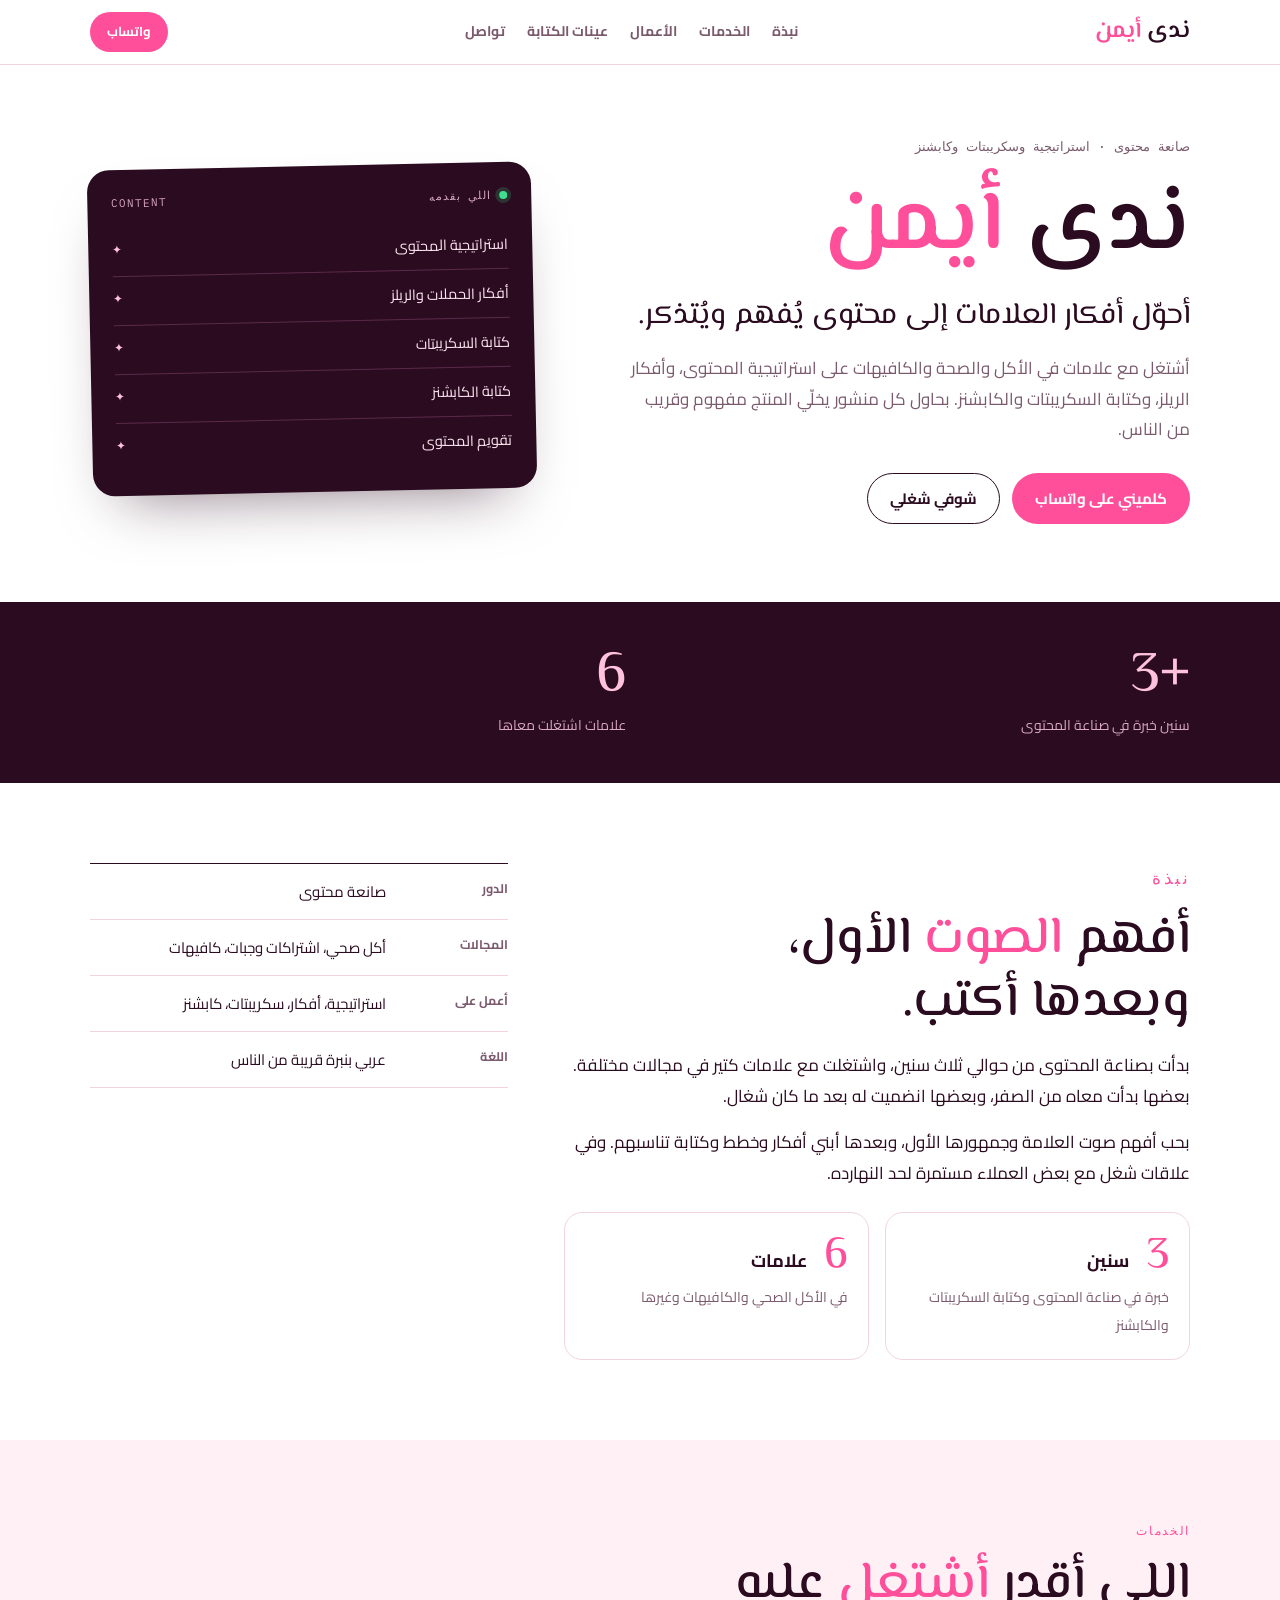
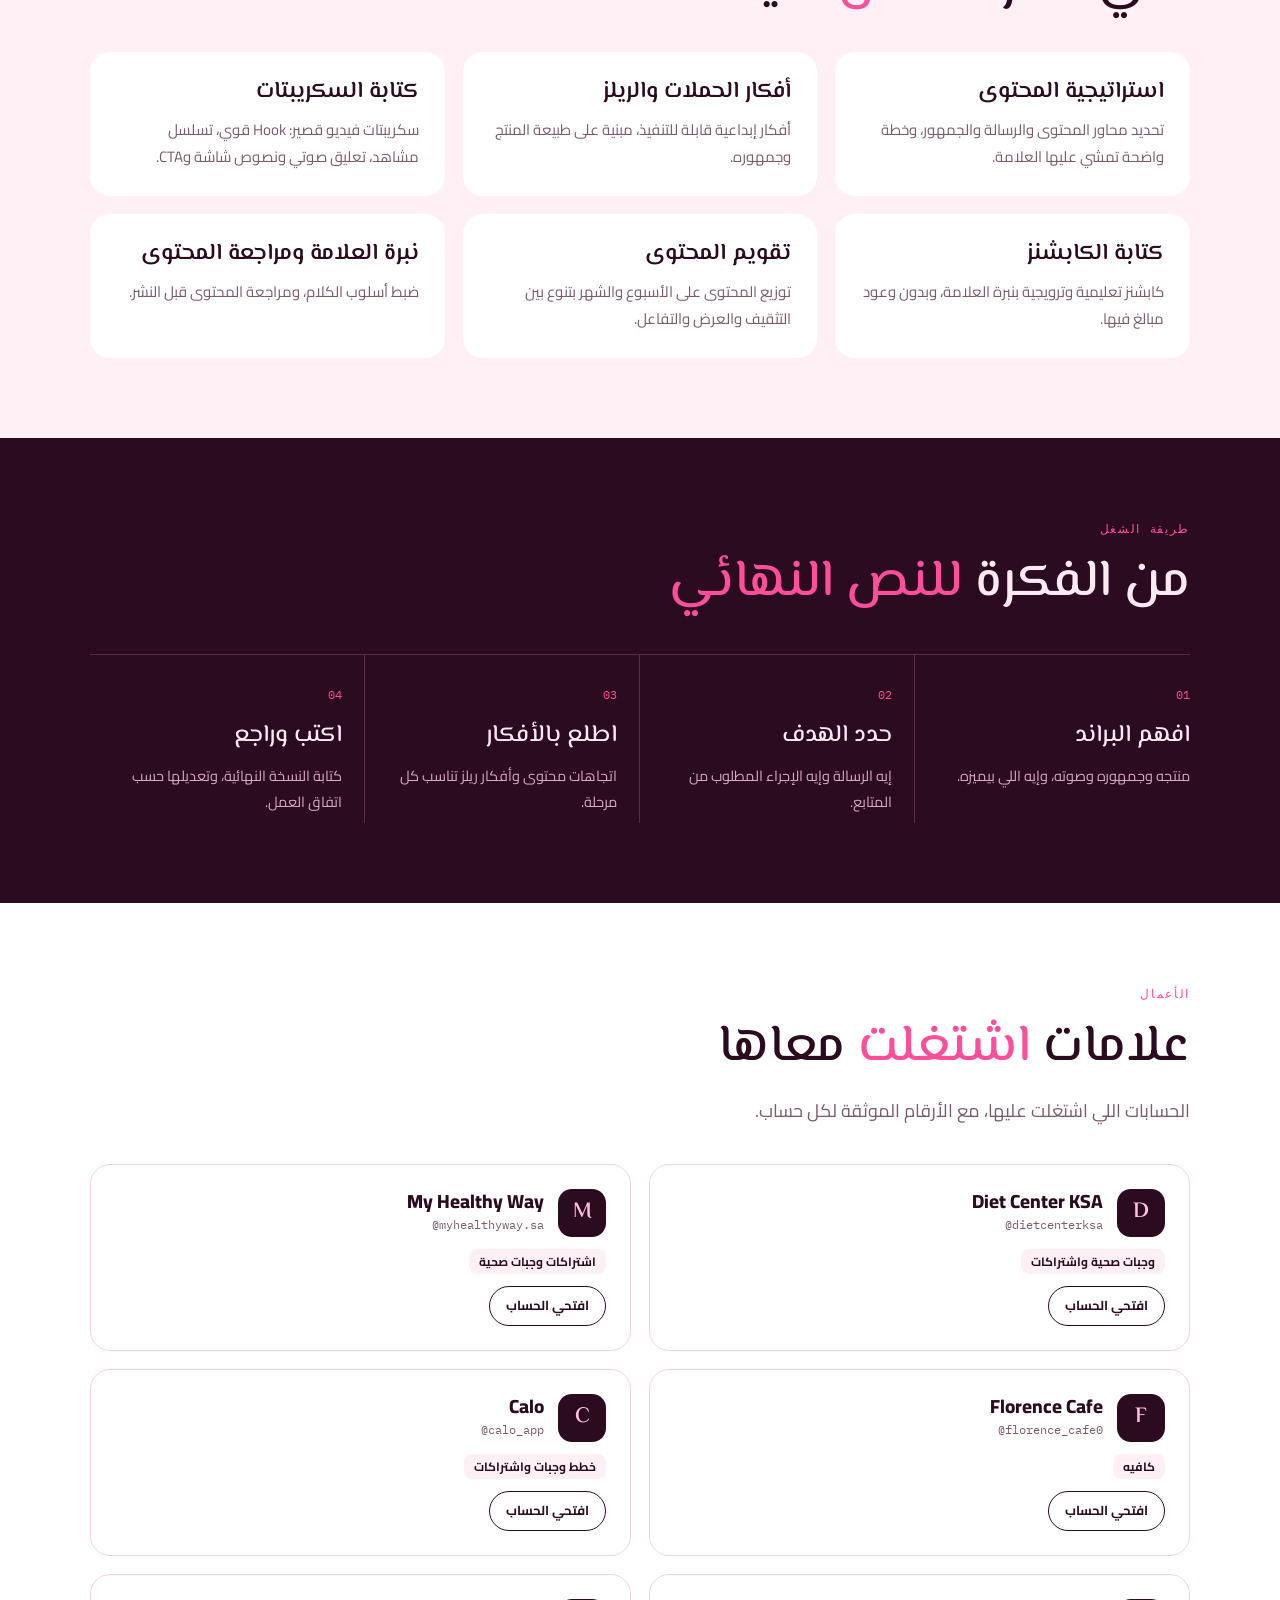
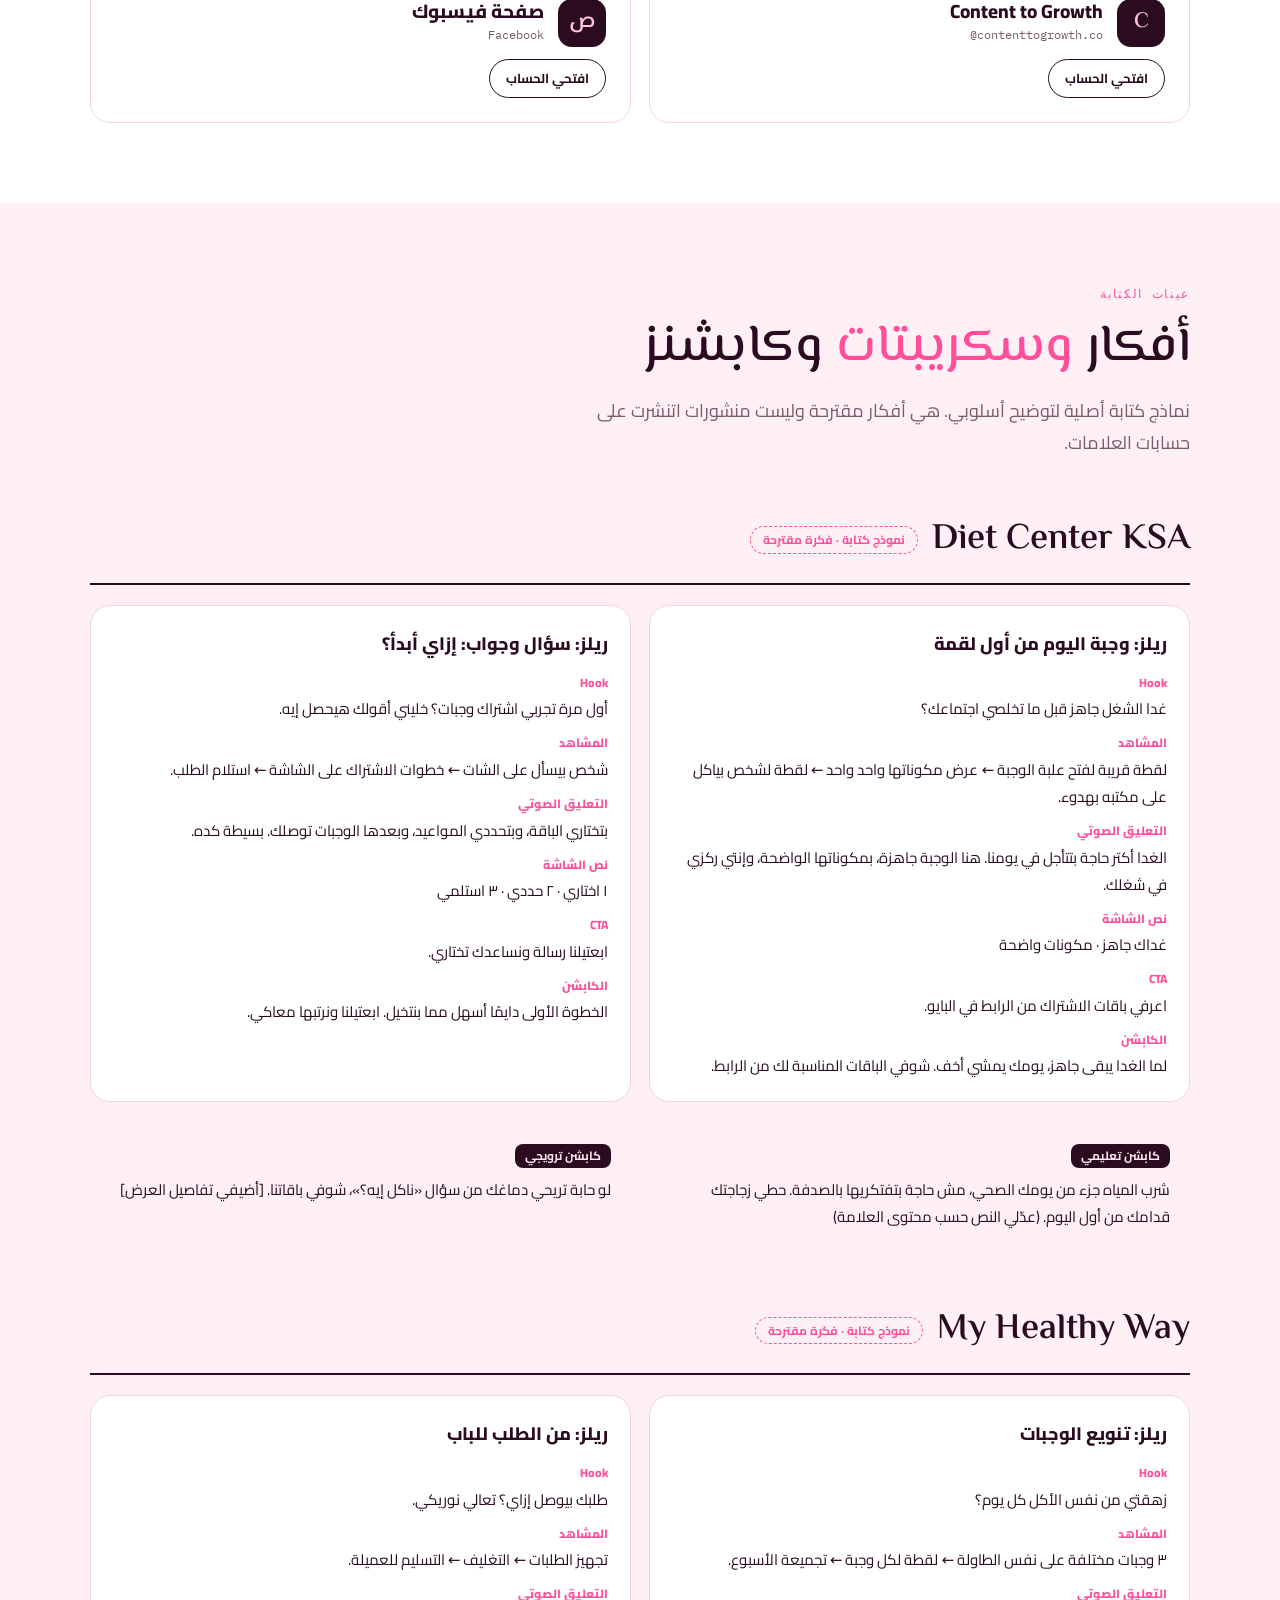
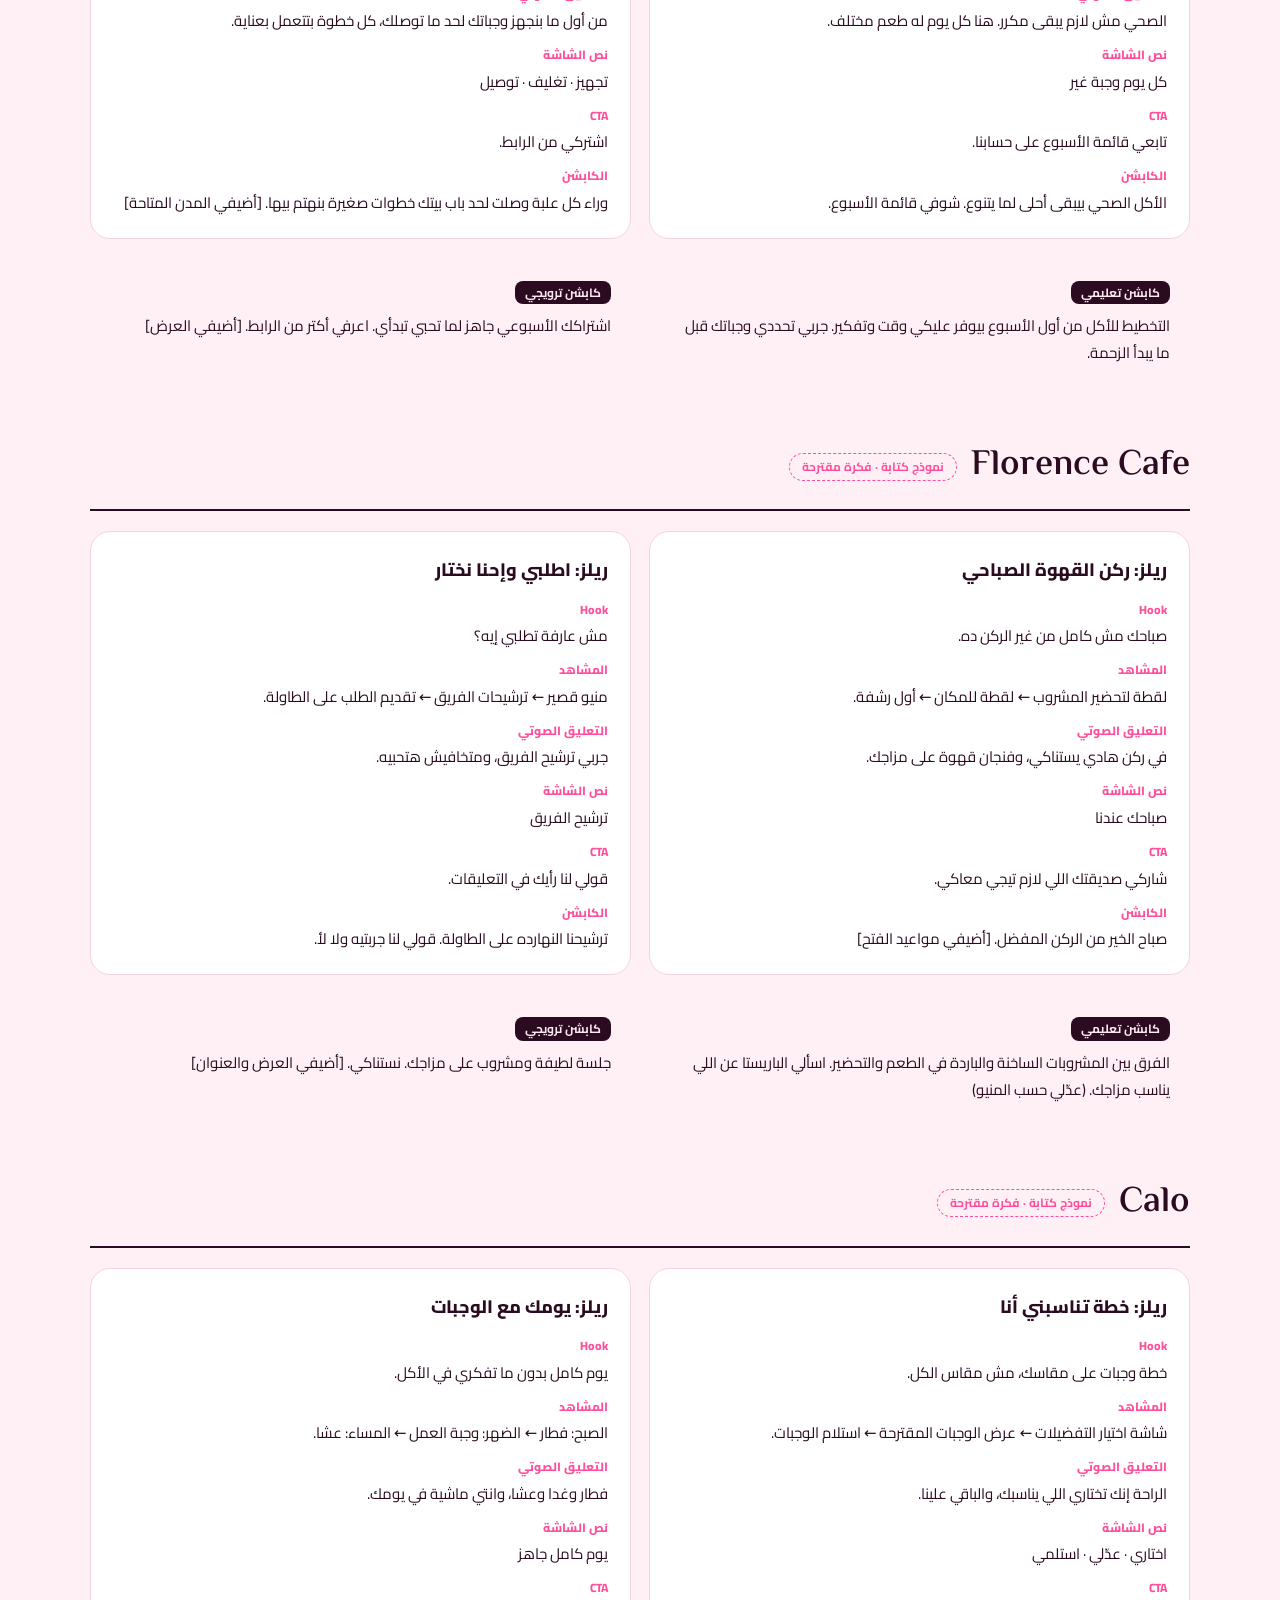
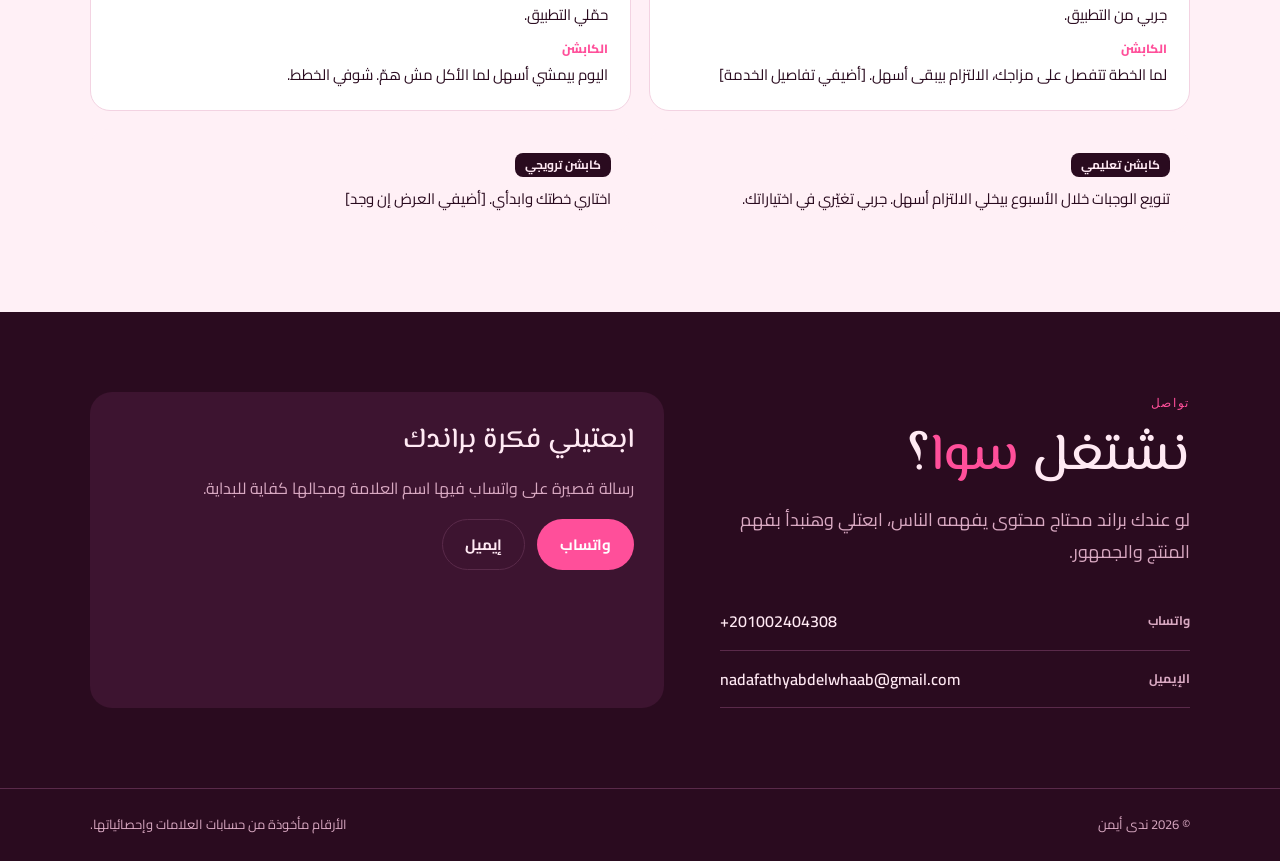
==== creator/index.html @ 16562230 "Add content creator portfolio Co-Authored-By: Claude Sonnet 5.5 <noreply@anthropic.com> Claude-Sessi" ====
<!doctype html>
<html lang="ar" dir="rtl">
<head>
<meta charset="utf-8">
<meta name="viewport" content="width=device-width, initial-scale=1, viewport-fit=cover">
<title>ندى أيمن | صانعة محتوى</title>
<meta name="description" content="ندى أيمن، صانعة محتوى: استراتيجية المحتوى وأفكار الريلز وكتابة السكريبتات والكابشنز للعلامات في الأكل والصحة والكافيهات.">
<meta name="theme-color" content="#2A0B1F">
<meta property="og:type" content="website">
<meta property="og:locale" content="ar_AR">
<meta property="og:title" content="ندى أيمن | صانعة محتوى">
<meta property="og:description" content="أحوّل أفكار العلامات إلى محتوى يُفهم ويُتذكر.">
<link rel="icon" href="data:image/svg+xml,%3Csvg xmlns='http://www.w3.org/2000/svg' viewBox='0 0 64 64'%3E%3Crect width='64' height='64' rx='14' fill='%232A0B1F'/%3E%3Ctext x='32' y='43' text-anchor='middle' font-size='30' fill='%23FF4F9A' font-family='serif'%3EN%3C/text%3E%3C/svg%3E">
<link rel="preconnect" href="https://fonts.googleapis.com">
<link rel="preconnect" href="https://fonts.gstatic.com" crossorigin>
<link rel="stylesheet" href="https://fonts.googleapis.com/css2?family=Cairo:wght@400;500;600;700;800&family=El+Messiri:wght@400;500;600&family=IBM+Plex+Mono:wght@400;500;600&display=swap">
<style>
:root{
  --white:#FFFFFF;--blush:#FFF0F6;--pink:#FF4F9A;--pink-soft:#FFC2DC;
  --plum:#2A0B1F;--plum-2:#3D1430;--ink:#2A0B1F;--muted:#7A5A6C;--line:#F3D3E2;
  --line-dark:#5A2A4A;--on-dark:#FFE9F3;--on-dark-muted:#D9A9C2;
  --display:"El Messiri","Cairo",Georgia,serif;
  --body:"Cairo","Segoe UI",system-ui,sans-serif;
  --mono:"IBM Plex Mono",ui-monospace,Menlo,monospace;
  color-scheme:light;
}
*{box-sizing:border-box}
html{scroll-behavior:smooth}
@media (prefers-reduced-motion:reduce){html{scroll-behavior:auto}*{transition:none!important;animation:none!important}}
body{margin:0;background:var(--white);color:var(--ink);font-family:var(--body);font-size:16px;line-height:1.8}
img{max-width:100%}
a{color:inherit}
[hidden]{display:none!important}
.skip{position:absolute;top:-60px;inset-inline-start:12px;background:var(--pink);color:#fff;padding:8px 14px;border-radius:8px;z-index:100}
.skip:focus{top:8px}
.wrap{max-width:1140px;margin:0 auto;padding-inline:max(20px,env(safe-area-inset-left,0px))}
section{padding-block:80px}
.band-blush{background:var(--blush)}
.band-dark{background:var(--plum);color:var(--on-dark)}
.eyebrow{font-family:var(--mono);font-size:12px;letter-spacing:.14em;text-transform:uppercase;color:var(--pink);font-weight:500;margin:0 0 12px}
h1,h2,h3{text-wrap:balance}
h2{font-family:var(--display);font-weight:500;font-size:clamp(32px,5vw,52px);line-height:1.2;margin:0 0 16px}
h2 em{color:var(--pink);font-style:normal}
.lead{font-size:18px;max-width:62ch;color:var(--muted);margin:0}
.band-dark .lead{color:var(--on-dark-muted)}

header.nav{position:sticky;top:0;z-index:50;background:rgba(255,255,255,.93);backdrop-filter:blur(10px);border-bottom:1px solid var(--line)}
.nav .wrap{display:flex;align-items:center;justify-content:space-between;gap:16px;height:64px}
.nav .name{font-family:var(--display);font-size:24px;text-decoration:none;white-space:nowrap;font-weight:600}
.nav .name span{color:var(--pink)}
.nav nav{display:flex;gap:22px;font-size:14px;font-weight:700}
.nav nav a{text-decoration:none;color:var(--muted)}
.nav nav a:hover{color:var(--pink)}
.btn{display:inline-flex;align-items:center;gap:8px;border-radius:999px;padding:11px 22px;font-weight:700;font-size:15px;text-decoration:none;border:1.5px solid transparent;cursor:pointer;font-family:var(--body);transition:transform .15s}
.btn:hover{transform:translateY(-1px)}
.btn:focus-visible,a:focus-visible,button:focus-visible{outline:2.5px solid var(--pink);outline-offset:3px}
.btn-pink{background:var(--pink);color:#fff}
.btn-ghost{border-color:var(--ink);color:var(--ink);background:transparent}
.btn-sm{padding:7px 16px;font-size:13px}
@media (max-width:860px){.nav nav{display:none}}

.hero{padding-block:70px 78px}
.hero-grid{display:grid;grid-template-columns:1.15fr .85fr;gap:56px;align-items:center}
.hero-grid>*{min-width:0}
.role{font-family:var(--mono);font-size:13px;color:var(--muted);margin:0 0 20px}
.hero h1{font-family:var(--display);font-weight:600;font-size:clamp(46px,8vw,92px);line-height:1.05;margin:0 0 20px}
.hero h1 em{color:var(--pink);font-style:normal}
.tagline{font-family:var(--display);font-size:clamp(22px,3vw,30px);line-height:1.4;margin:0 0 16px}
.intro{font-size:17px;color:var(--muted);max-width:56ch;margin:0 0 28px}
.cta-row{display:flex;flex-wrap:wrap;gap:12px}
.card-hero{background:var(--plum);color:var(--on-dark);border-radius:22px;padding:24px;box-shadow:0 30px 60px -30px rgba(42,11,31,.55);transform:rotate(-1.2deg)}
.card-hero .top{display:flex;justify-content:space-between;font-family:var(--mono);font-size:11px;letter-spacing:.08em;color:var(--on-dark-muted);margin-bottom:14px}
.dot{display:inline-block;width:8px;height:8px;border-radius:50%;background:#3EE08F;margin-inline-end:8px;box-shadow:0 0 0 4px rgba(62,224,143,.18)}
.card-hero ul{list-style:none;margin:0;padding:0}
.card-hero li{display:flex;justify-content:space-between;gap:10px;padding:11px 0;border-bottom:1px solid var(--line-dark);font-size:14.5px}
.card-hero li:last-child{border-bottom:0}
.card-hero li span:last-child{color:var(--pink-soft);font-family:var(--mono);font-size:12px;direction:ltr}
@media (max-width:860px){.hero-grid{grid-template-columns:1fr}.card-hero{transform:none}}

.stats{background:var(--plum);color:var(--on-dark);padding-block:44px}
.stats .wrap{display:grid;grid-template-columns:repeat(auto-fit,minmax(170px,1fr));gap:28px}
.stat b{display:block;font-family:var(--display);font-weight:500;font-size:clamp(38px,5vw,56px);line-height:1.1;color:var(--pink-soft);white-space:nowrap;direction:ltr;text-align:right}
.stat span{display:block;font-size:14px;color:var(--on-dark-muted);margin-top:6px;max-width:26ch}

.about-grid{display:grid;grid-template-columns:1.2fr .8fr;gap:56px}
.about-grid>*{min-width:0}
.about-grid p{font-size:17px;max-width:62ch;margin:0 0 16px}
.split{display:grid;grid-template-columns:1fr 1fr;gap:16px;margin-top:24px}
.split div{border:1.5px solid var(--line);border-radius:18px;padding:20px}
.split b{font-family:var(--display);font-size:44px;font-weight:500;color:var(--pink);line-height:1.1;display:block}
.split b small{font-size:18px;color:var(--ink);font-family:var(--body);font-weight:700;margin-inline-start:6px}
.split span{font-size:14px;color:var(--muted)}
.profile{list-style:none;padding:0;margin:0;border-top:1.5px solid var(--ink)}
.profile li{display:grid;grid-template-columns:110px 1fr;gap:12px;padding:14px 0;border-bottom:1px solid var(--line);font-size:15px}
.profile li>span:first-child{font-size:12.5px;font-weight:700;color:var(--muted)}
@media (max-width:860px){.about-grid{grid-template-columns:1fr}.split{grid-template-columns:1fr}}

.svc{display:grid;grid-template-columns:repeat(3,1fr);gap:18px;margin-top:36px}
.svc article{background:var(--white);border-radius:20px;padding:26px}
.svc h3{font-family:var(--display);font-weight:600;font-size:23px;line-height:1.3;margin:0 0 8px}
.svc p{margin:0;color:var(--muted);font-size:15px}
@media (max-width:860px){.svc{grid-template-columns:1fr}}

.steps{display:grid;grid-template-columns:repeat(4,1fr);margin-top:40px;border-top:1px solid var(--line-dark)}
.steps div{padding:24px 0 8px 22px;border-inline-start:1px solid var(--line-dark);padding-inline-start:22px}
.steps div:first-child{border-inline-start:0;padding-inline-start:0}
.steps i{font-family:var(--mono);font-style:normal;font-size:12px;color:var(--pink)}
.steps h3{font-family:var(--display);font-weight:500;font-size:24px;margin:6px 0;color:var(--on-dark)}
.steps p{margin:0;font-size:14.5px;color:var(--on-dark-muted)}
@media (max-width:860px){.steps{grid-template-columns:1fr 1fr}.steps div{border-inline-start:0;padding-inline-start:0;border-bottom:1px solid var(--line-dark);padding-bottom:20px}}
@media (max-width:520px){.steps{grid-template-columns:1fr}}

.clients{display:grid;grid-template-columns:repeat(2,1fr);gap:18px;margin-top:36px}
.client{border:1.5px solid var(--line);border-radius:20px;padding:24px;background:var(--white);min-width:0;display:flex;flex-direction:column;gap:12px}
.c-top{display:flex;gap:14px;align-items:center}
.mono{width:48px;height:48px;border-radius:14px;background:var(--plum);color:var(--pink-soft);display:grid;place-items:center;font-family:var(--display);font-size:22px;font-weight:600;flex:none}
.client h3{margin:0;font-size:19px;font-weight:800;line-height:1.3}
.client .h{font-family:var(--mono);font-size:12px;color:var(--muted);direction:ltr;text-align:right}
.tags{display:flex;gap:6px;flex-wrap:wrap}
.tag{font-size:12px;font-weight:700;border-radius:8px;padding:2px 10px;background:var(--blush)}
.kpis{display:grid;grid-template-columns:repeat(auto-fit,minmax(110px,1fr));gap:10px}
.kpi{background:var(--blush);border-radius:14px;padding:12px 14px}
.kpi b{display:block;font-family:var(--display);font-weight:500;font-size:26px;line-height:1.2}
.kpi span{font-size:12.5px;color:var(--muted)}
.client p{margin:0;font-size:15px;color:var(--muted)}
.client .actions{margin-top:auto;display:flex;gap:10px;flex-wrap:wrap}
@media (max-width:860px){.clients{grid-template-columns:1fr}}

.sample{margin-top:48px}
.s-head{display:flex;align-items:center;gap:14px;flex-wrap:wrap;border-bottom:2px solid var(--ink);padding-bottom:10px;margin-bottom:20px}
.s-head h3{font-family:var(--display);font-weight:600;font-size:clamp(26px,3.6vw,36px);margin:0}
.badge{font-size:12px;font-weight:700;border:1.5px dashed var(--pink);color:var(--pink);border-radius:999px;padding:2px 12px}
.reels{display:grid;grid-template-columns:repeat(2,1fr);gap:18px}
.reel{background:var(--white);border:1.5px solid var(--line);border-radius:20px;padding:22px;min-width:0}
.reel h4{margin:0 0 4px;font-size:18px;font-weight:800}
.reel dl{margin:12px 0 0}
.reel dt{font-size:12px;font-weight:800;color:var(--pink);margin-top:10px}
.reel dd{margin:2px 0 0;font-size:15px}
.caps{display:grid;grid-template-columns:repeat(2,1fr);gap:18px;margin-top:18px}
.cap{background:var(--blush);border-radius:18px;padding:20px}
.cap b{display:inline-block;font-size:12px;background:var(--plum);color:var(--on-dark);border-radius:8px;padding:1px 10px;margin-bottom:8px}
.cap p{margin:0;font-size:15px}
@media (max-width:860px){.reels,.caps{grid-template-columns:1fr}}

.contact-grid{display:grid;grid-template-columns:.9fr 1.1fr;gap:56px}
.contact-grid>*{min-width:0}
.cinfo{list-style:none;padding:0;margin:24px 0 0}
.cinfo li{padding:14px 0;border-bottom:1px solid var(--line-dark);display:flex;justify-content:space-between;gap:12px;align-items:center;flex-wrap:wrap}
.cinfo span{font-size:12.5px;font-weight:700;color:var(--on-dark-muted)}
.cinfo b{font-weight:600;word-break:break-all;direction:ltr}
.cta-box{background:var(--plum-2);border-radius:22px;padding:30px;display:grid;gap:16px;align-content:start}
.cta-box h3{font-family:var(--display);font-weight:500;font-size:28px;margin:0;line-height:1.3}
.cta-box p{margin:0;color:var(--on-dark-muted)}
@media (max-width:860px){.contact-grid{grid-template-columns:1fr}}

footer{background:var(--plum);color:var(--on-dark-muted);border-top:1px solid var(--line-dark);padding-block:24px;font-size:13px}
footer .wrap{display:flex;justify-content:space-between;gap:12px;flex-wrap:wrap}
</style>
</head>
<body>
<a class="skip" href="#main">تخطي إلى المحتوى</a>
<header class="nav">
  <div class="wrap">
    <a class="name" href="#top" id="navName"></a>
    <nav aria-label="الأقسام">
      <a href="#about">نبذة</a><a href="#services">الخدمات</a><a href="#clients">الأعمال</a><a href="#samples">عينات الكتابة</a><a href="#contact">تواصل</a>
    </nav>
    <a class="btn btn-pink btn-sm" id="navWa" target="_blank" rel="noopener">واتساب</a>
  </div>
</header>

<main id="main">
<section class="hero" id="top">
  <div class="wrap hero-grid">
    <div>
      <p class="role" id="role"></p>
      <h1 id="h1"></h1>
      <p class="tagline" id="tagline"></p>
      <p class="intro" id="intro"></p>
      <div class="cta-row">
        <a class="btn btn-pink" id="heroWa" target="_blank" rel="noopener">كلميني على واتساب</a>
        <a class="btn btn-ghost" href="#clients">شوفي شغلي</a>
      </div>
    </div>
    <div class="card-hero" aria-label="الخدمات الرئيسية">
      <div class="top"><span><i class="dot"></i>اللي بقدمه</span><span>CONTENT</span></div>
      <ul id="heroList"></ul>
    </div>
  </div>
</section>

<div class="stats" id="statsBand" hidden><div class="wrap" id="stats"></div></div>

<section id="about">
  <div class="wrap about-grid">
    <div>
      <p class="eyebrow">نبذة</p>
      <h2>أفهم <em>الصوت</em> الأول، وبعدها أكتب.</h2>
      <div id="aboutText"></div>
      <div class="split" id="split"></div>
    </div>
    <ul class="profile" id="profile"></ul>
  </div>
</section>

<section class="band-blush" id="services">
  <div class="wrap">
    <p class="eyebrow">الخدمات</p>
    <h2>اللي أقدر <em>أشتغل</em> عليه</h2>
    <div class="svc" id="svc"></div>
  </div>
</section>

<section class="band-dark" id="process">
  <div class="wrap">
    <p class="eyebrow">طريقة الشغل</p>
    <h2>من الفكرة <em>للنص النهائي</em></h2>
    <div class="steps" id="steps"></div>
  </div>
</section>

<section id="clients">
  <div class="wrap">
    <p class="eyebrow">الأعمال</p>
    <h2>علامات <em>اشتغلت</em> معاها</h2>
    <p class="lead">الحسابات اللي اشتغلت عليها، مع الأرقام الموثقة لكل حساب.</p>
    <div class="clients" id="clientList"></div>
  </div>
</section>

<section class="band-blush" id="samples">
  <div class="wrap">
    <p class="eyebrow">عينات الكتابة</p>
    <h2>أفكار <em>وسكريبتات</em> وكابشنز</h2>
    <p class="lead">نماذج كتابة أصلية لتوضيح أسلوبي. هي أفكار مقترحة وليست منشورات اتنشرت على حسابات العلامات.</p>
    <div id="sampleList"></div>
  </div>
</section>

<section class="band-dark" id="contact">
  <div class="wrap contact-grid">
    <div>
      <p class="eyebrow">تواصل</p>
      <h2>نشتغل <em>سوا</em>؟</h2>
      <p class="lead">لو عندك براند محتاج محتوى يفهمه الناس، ابعتلي وهنبدأ بفهم المنتج والجمهور.</p>
      <ul class="cinfo" id="cinfo"></ul>
    </div>
    <div class="cta-box">
      <h3>ابعتيلي فكرة براندك</h3>
      <p>رسالة قصيرة على واتساب فيها اسم العلامة ومجالها كفاية للبداية.</p>
      <div class="cta-row">
        <a class="btn btn-pink" id="ctaWa" target="_blank" rel="noopener">واتساب</a>
        <a class="btn btn-ghost" id="ctaMail" style="color:var(--on-dark);border-color:var(--line-dark)">إيميل</a>
      </div>
    </div>
  </div>
</section>
</main>

<footer><div class="wrap"><span id="copy"></span><span>الأرقام مأخوذة من حسابات العلامات وإحصائياتها.</span></div></footer>

<script src="data.js"></script>
<script>
(function(){
  var P = window.PORTFOLIO || {};
  var $ = function(id){return document.getElementById(id)};
  function el(tag, cls, text){var e=document.createElement(tag); if(cls) e.className=cls; if(text!=null) e.textContent=text; return e}
  function add(parent){for(var i=1;i<arguments.length;i++) if(arguments[i]) parent.appendChild(arguments[i]); return parent}

  document.title = P.name + " | صانعة محتوى";
  var nm = $("navName"); nm.textContent=""; add(nm, document.createTextNode(P.name.split(" ")[0]+" "), el("span",null,P.name.split(" ").slice(1).join(" ")));
  $("role").textContent = P.role;
  var h1 = $("h1"); h1.textContent=""; add(h1, document.createTextNode(P.name.split(" ")[0]+" "), el("em",null,P.name.split(" ").slice(1).join(" ")));
  $("tagline").textContent = P.tagline;
  $("intro").textContent = P.intro;

  var wa = "https://wa.me/" + P.whatsapp + "?text=" + encodeURIComponent("أهلًا ندى، شفت البورتفوليو وعايزة أتكلم معاكي عن محتوى براندي.");
  ["navWa","heroWa","ctaWa"].forEach(function(id){$(id).href=wa});
  $("ctaMail").href = "mailto:" + P.email;

  P.services.slice(0,5).forEach(function(s){
    var li = el("li"); add(li, el("span",null,s.t), el("span",null,"✦")); $("heroList").appendChild(li);
  });

  var shown = (P.stats||[]).filter(function(s){return s.value && String(s.value).trim()});
  if(shown.length){
    $("statsBand").hidden=false;
    shown.forEach(function(s){ var d=el("div","stat"); add(d, el("b",null,s.value), el("span",null,s.label)); $("stats").appendChild(d)});
  }

  P.about.forEach(function(t){$("aboutText").appendChild(el("p",null,t))});
  P.split.forEach(function(s){
    var d=el("div"); var b=el("b",null,s.value+" "); b.appendChild(el("small",null,s.unit));
    add(d,b,el("span",null,s.text)); $("split").appendChild(d);
  });
  [["الدور","صانعة محتوى"],["المجالات","أكل صحي، اشتراكات وجبات، كافيهات"],["أعمل على","استراتيجية، أفكار، سكريبتات، كابشنز"],["اللغة","عربي بنبرة قريبة من الناس"]].forEach(function(r){
    var li=el("li"); add(li, el("span",null,r[0]), el("span",null,r[1])); $("profile").appendChild(li);
  });

  P.services.forEach(function(s){var a=el("article"); add(a, el("h3",null,s.t), el("p",null,s.d)); $("svc").appendChild(a)});
  P.process.forEach(function(s,i){var d=el("div"); add(d, el("i",null,"0"+(i+1)), el("h3",null,s.t), el("p",null,s.d)); $("steps").appendChild(d)});

  var KL = {followers:"متابع", views:"مشاهدة", likes:"لايك", posts:"منشور"};
  P.clients.forEach(function(c){
    var card = el("article","client");
    var top = el("div","c-top");
    var initial = (c.name.replace(/[^A-Za-z؀-ۿ]/g,"")||"•").charAt(0).toUpperCase();
    var info = el("div"); add(info, el("h3",null,c.name), el("div","h",c.handle));
    add(top, el("div","mono",initial), info); card.appendChild(top);
    var tags = el("div","tags");
    if(c.field) tags.appendChild(el("span","tag",c.field));
    if(c.start) tags.appendChild(el("span","tag",c.start));
    if(c.ongoing) tags.appendChild(el("span","tag","التعاون مستمر"));
    if(tags.children.length) card.appendChild(tags);
    if(c.role) card.appendChild(el("p",null,"دوري: "+c.role));
    var k = el("div","kpis");
    Object.keys(KL).forEach(function(key){
      var v=c.metrics&&c.metrics[key]; if(v&&String(v).trim()){var d=el("div","kpi"); add(d, el("b",null,v), el("span",null,KL[key])); k.appendChild(d)}
    });
    if(k.children.length) card.appendChild(k);
    if(c.result) card.appendChild(el("p",null,c.result));
    var act = el("div","actions"); var a = el("a","btn btn-ghost btn-sm","افتحي الحساب"); a.href=c.url; a.target="_blank"; a.rel="noopener"; act.appendChild(a);
    card.appendChild(act);
    $("clientList").appendChild(card);
  });

  P.samples.forEach(function(s){
    var c = P.clients.filter(function(x){return x.id===s.client})[0]; if(!c) return;
    var box = el("div","sample");
    var head = el("div","s-head"); add(head, el("h3",null,c.name), el("span","badge","نموذج كتابة · فكرة مقترحة")); box.appendChild(head);
    var reels = el("div","reels");
    s.reels.forEach(function(r){
      var d = el("div","reel"); d.appendChild(el("h4",null,"ريلز: "+r.title));
      var dl = el("dl");
      [["Hook",r.hook],["المشاهد",r.scenes],["التعليق الصوتي",r.voice],["نص الشاشة",r.screen],["CTA",r.cta],["الكابشن",r.caption]].forEach(function(p){ add(dl, el("dt",null,p[0]), el("dd",null,p[1])) });
      d.appendChild(dl); reels.appendChild(d);
    });
    box.appendChild(reels);
    var caps = el("div","caps");
    s.captions.forEach(function(x){var d=el("div","cap"); add(d, el("b",null,"كابشن "+x.kind), el("p",null,x.text)); caps.appendChild(d)});
    box.appendChild(caps);
    $("sampleList").appendChild(box);
  });

  [["واتساب","+"+P.whatsapp],["الإيميل",P.email]].forEach(function(r){
    var li=el("li"); add(li, el("span",null,r[0]), el("b",null,r[1])); $("cinfo").appendChild(li);
  });
  $("copy").textContent = "© " + P.year + " " + P.name;
})();
</script>
</body>
</html>
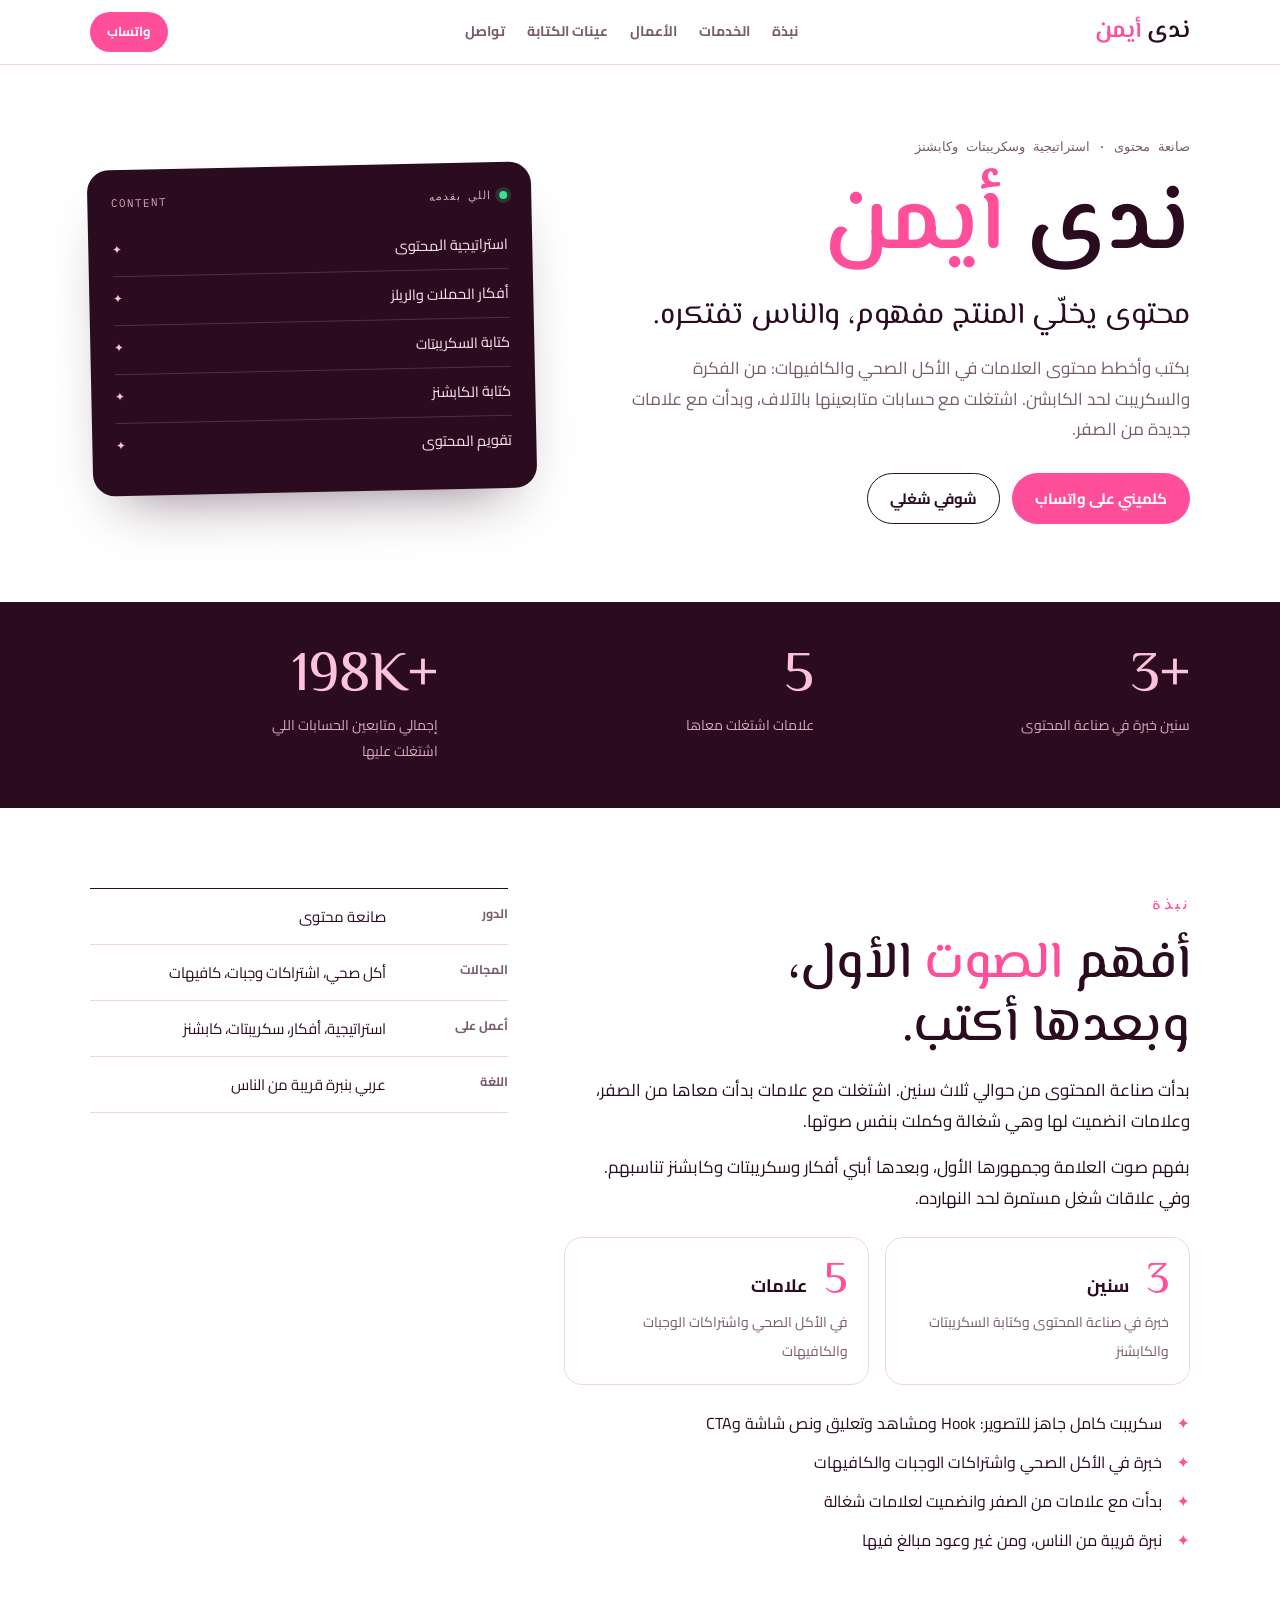
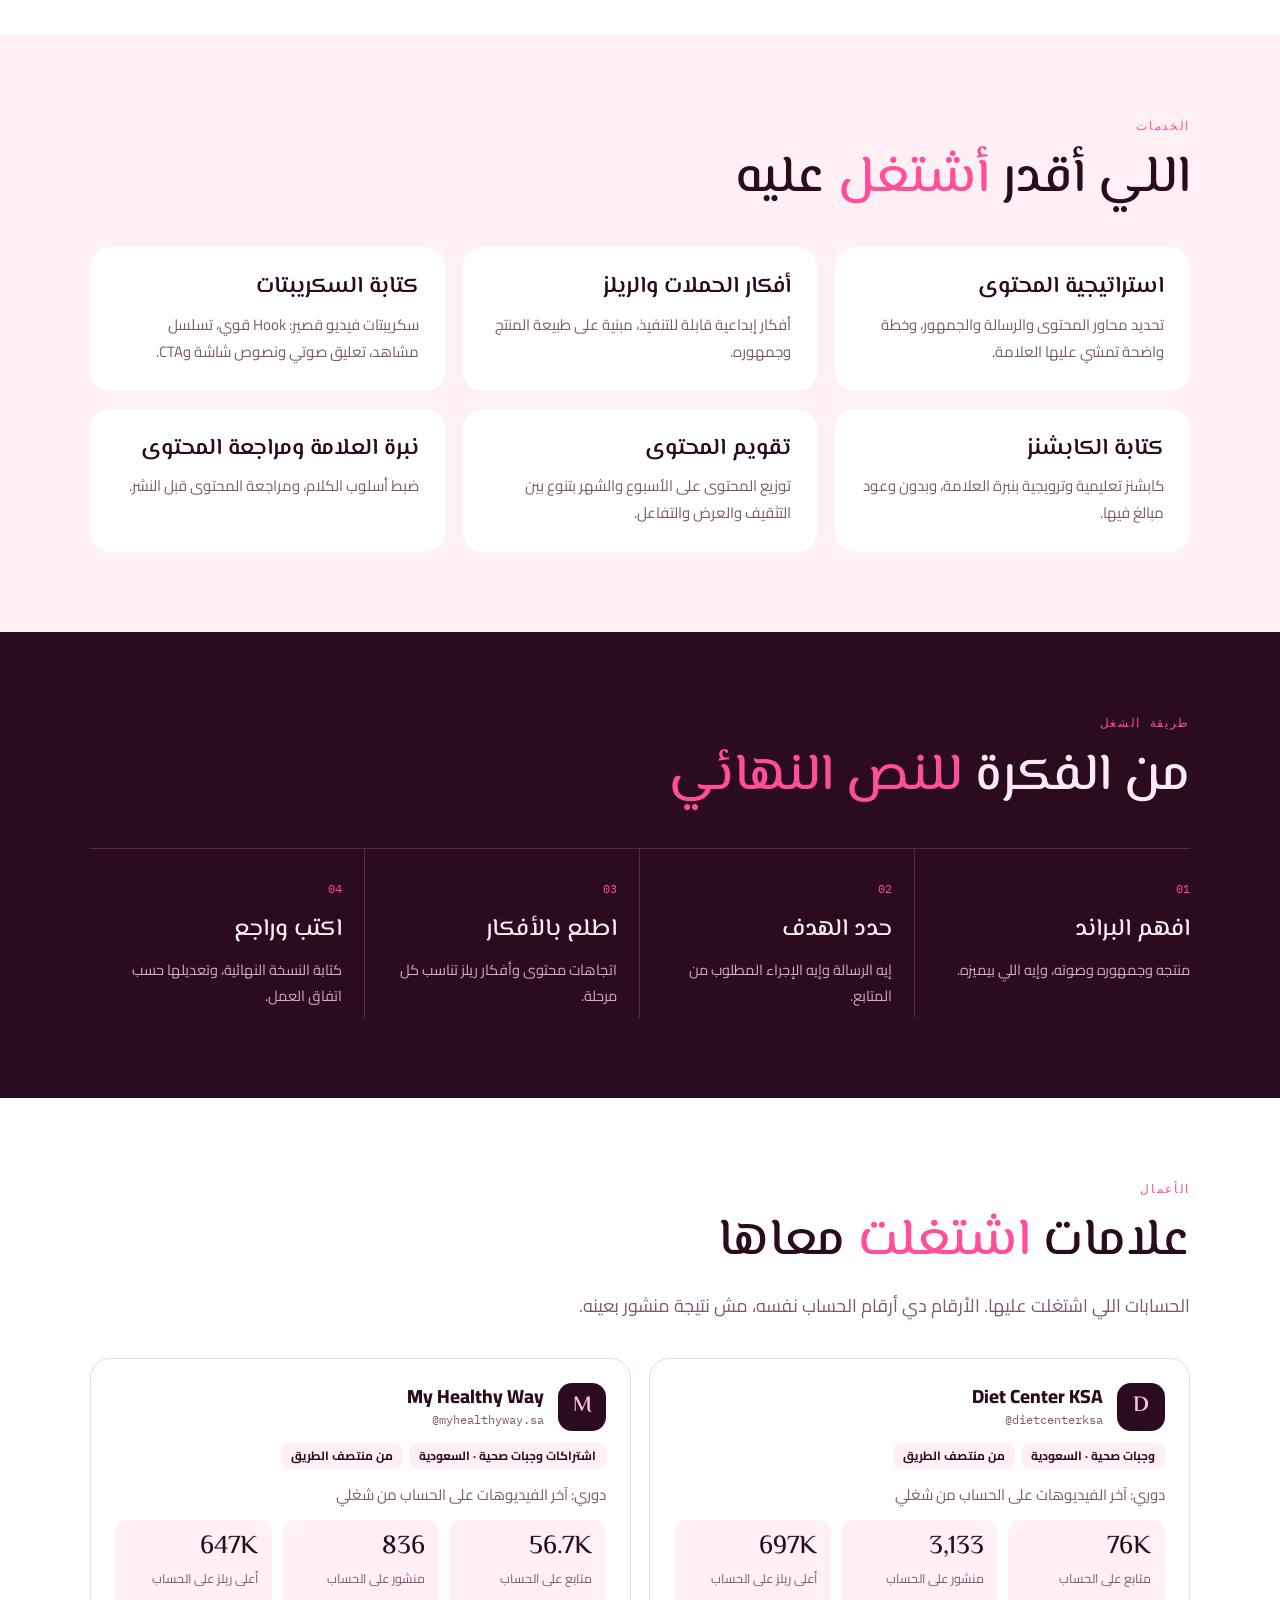
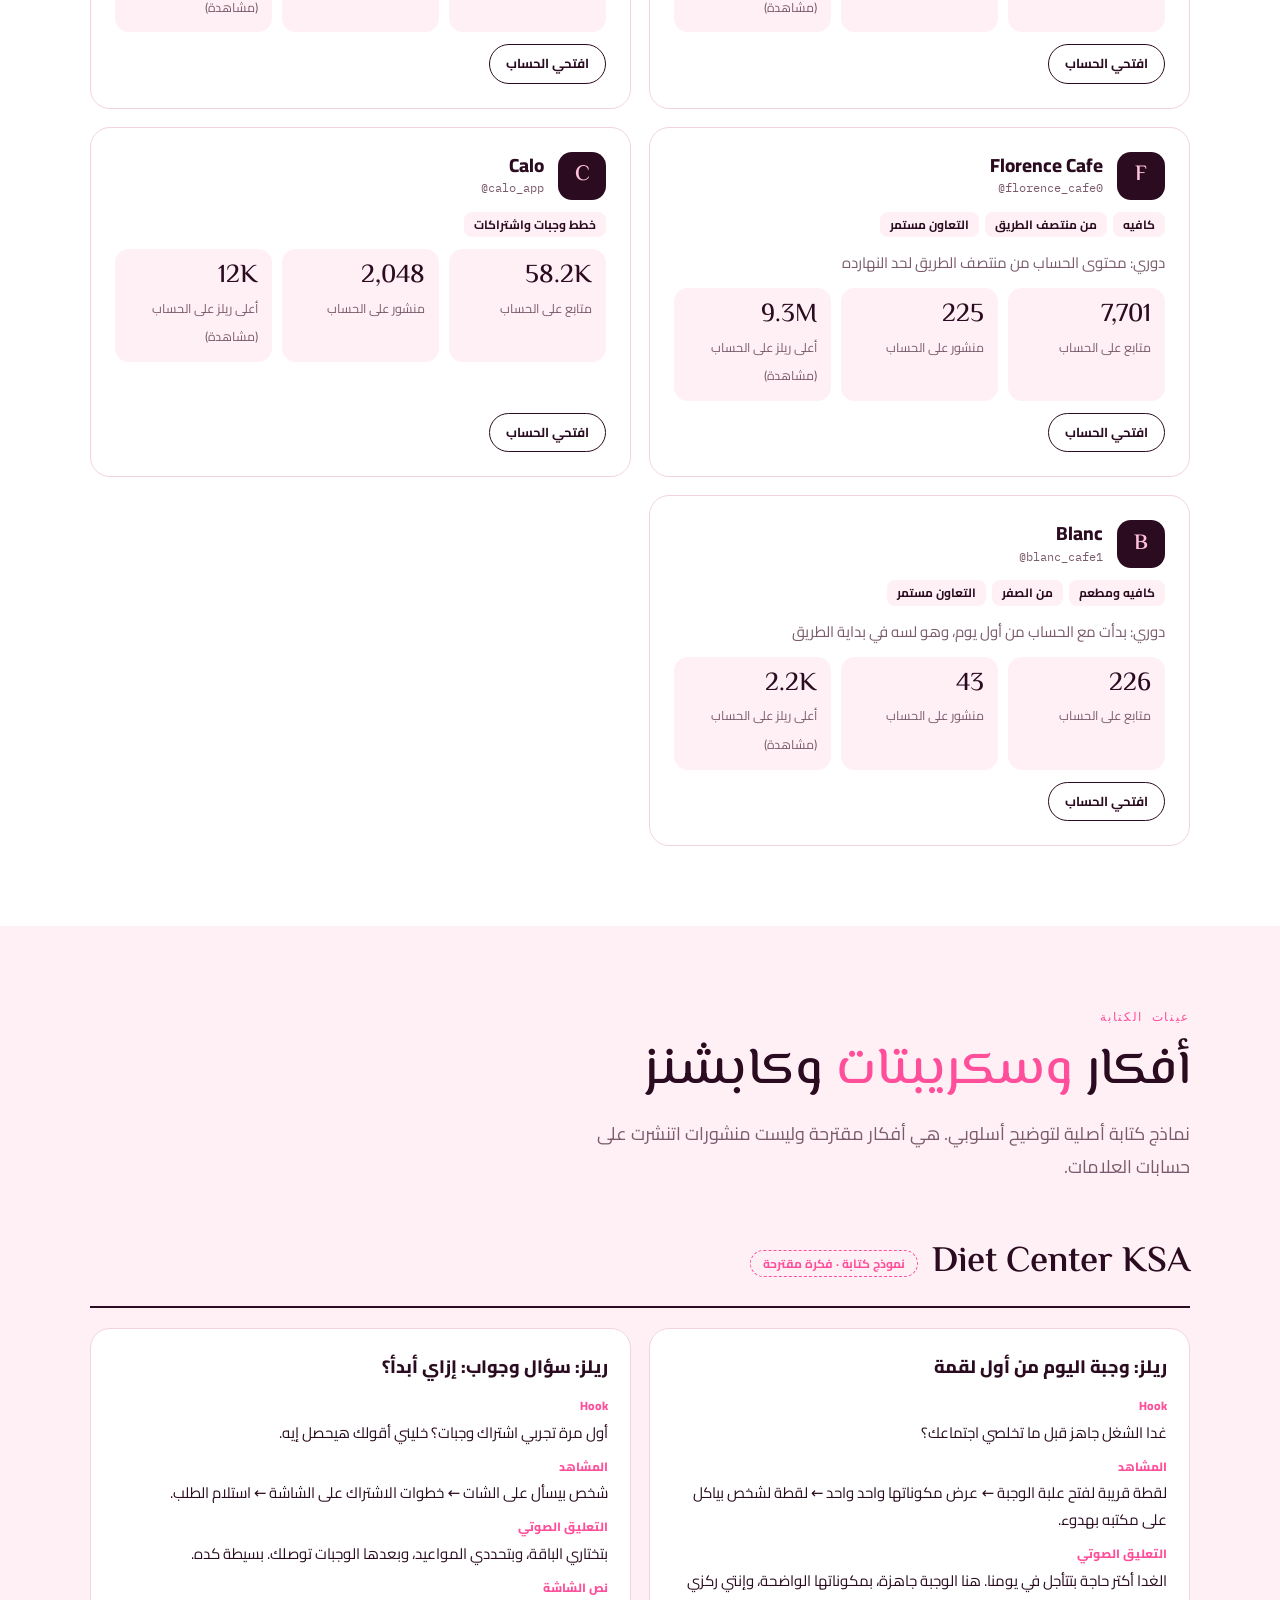
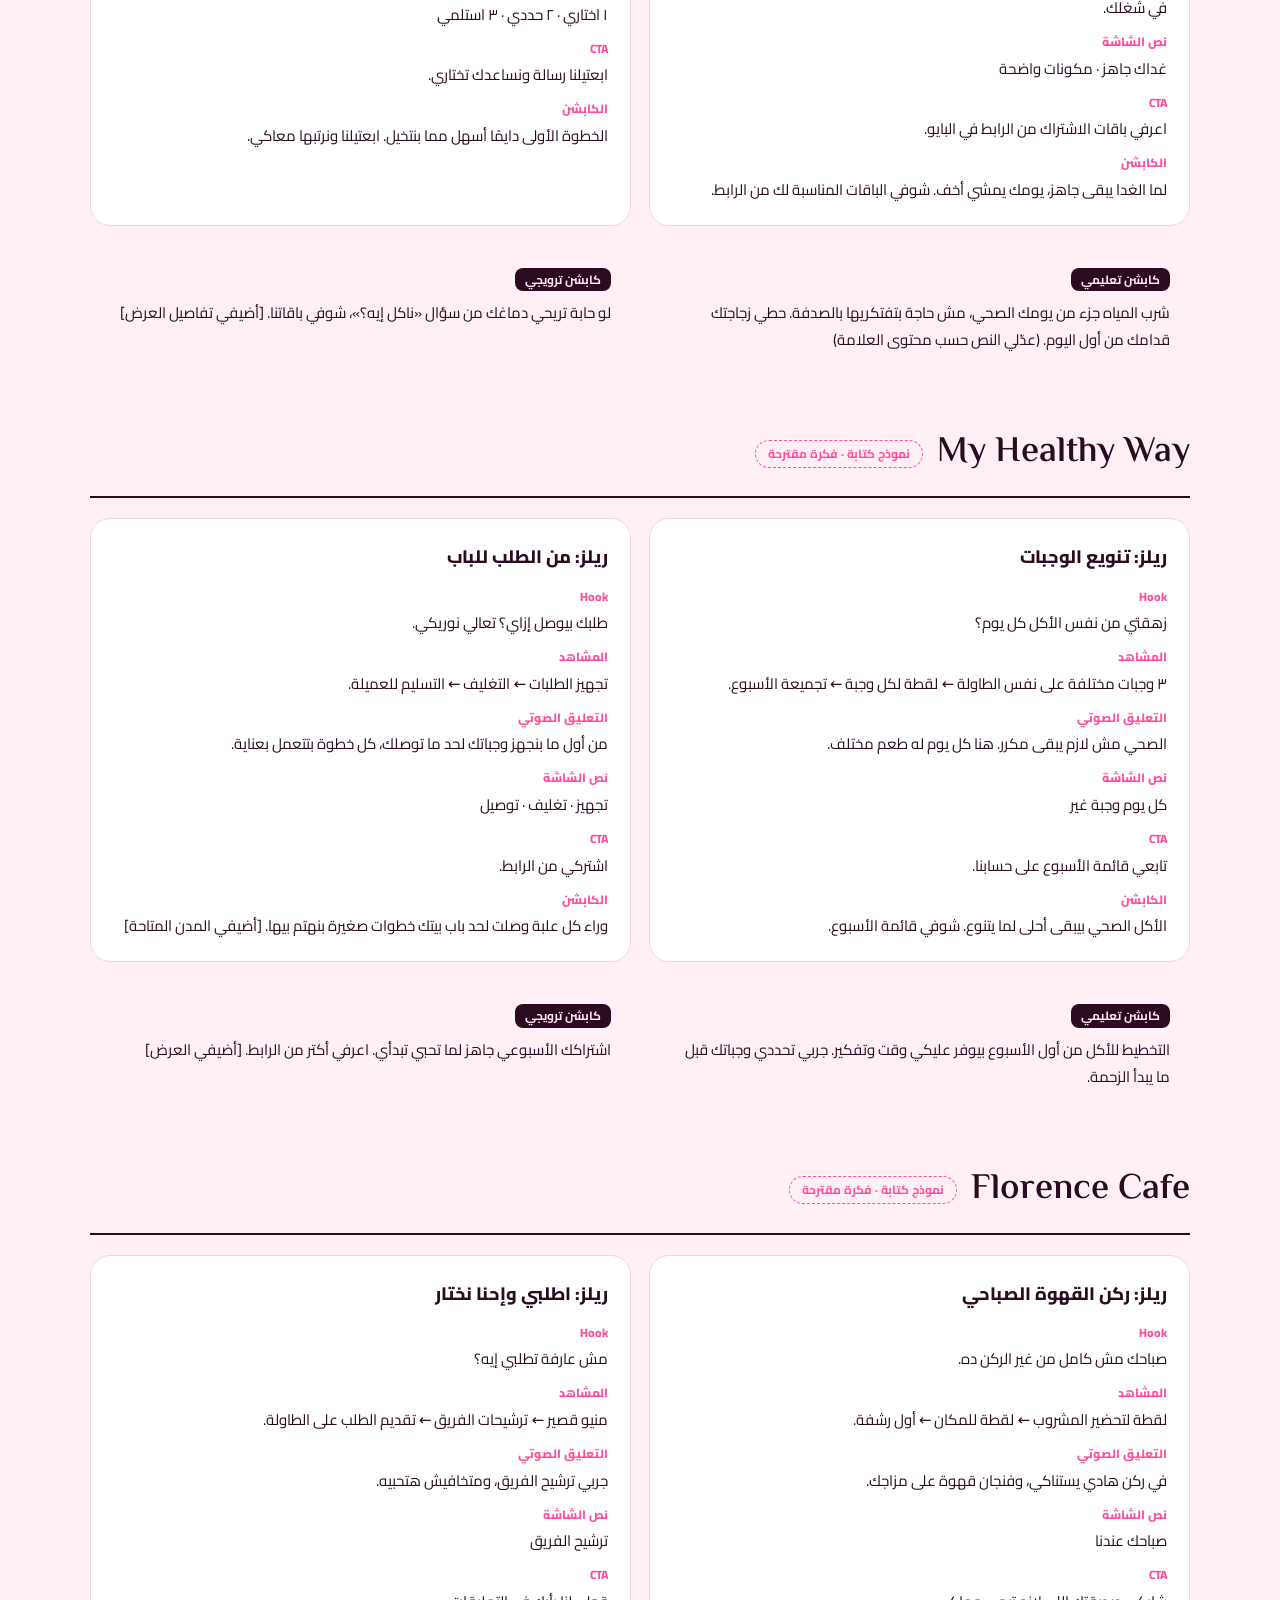
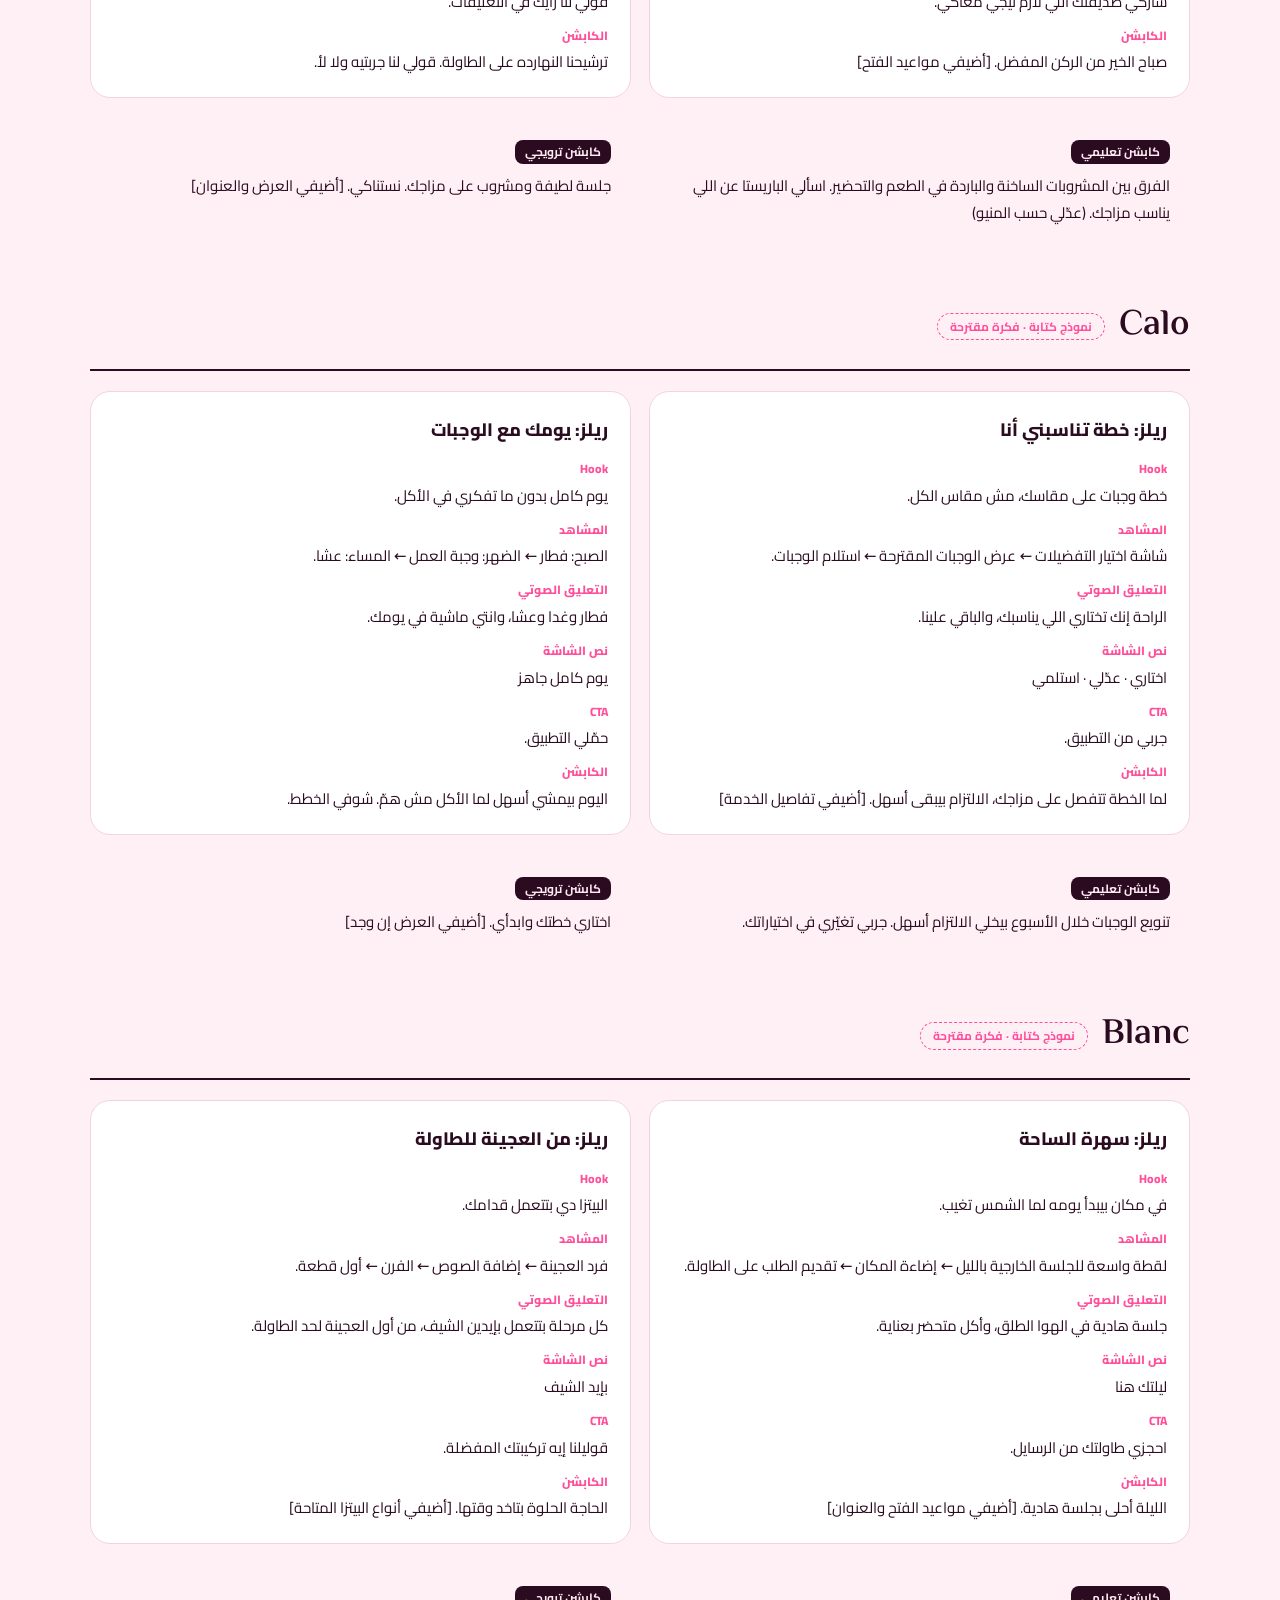
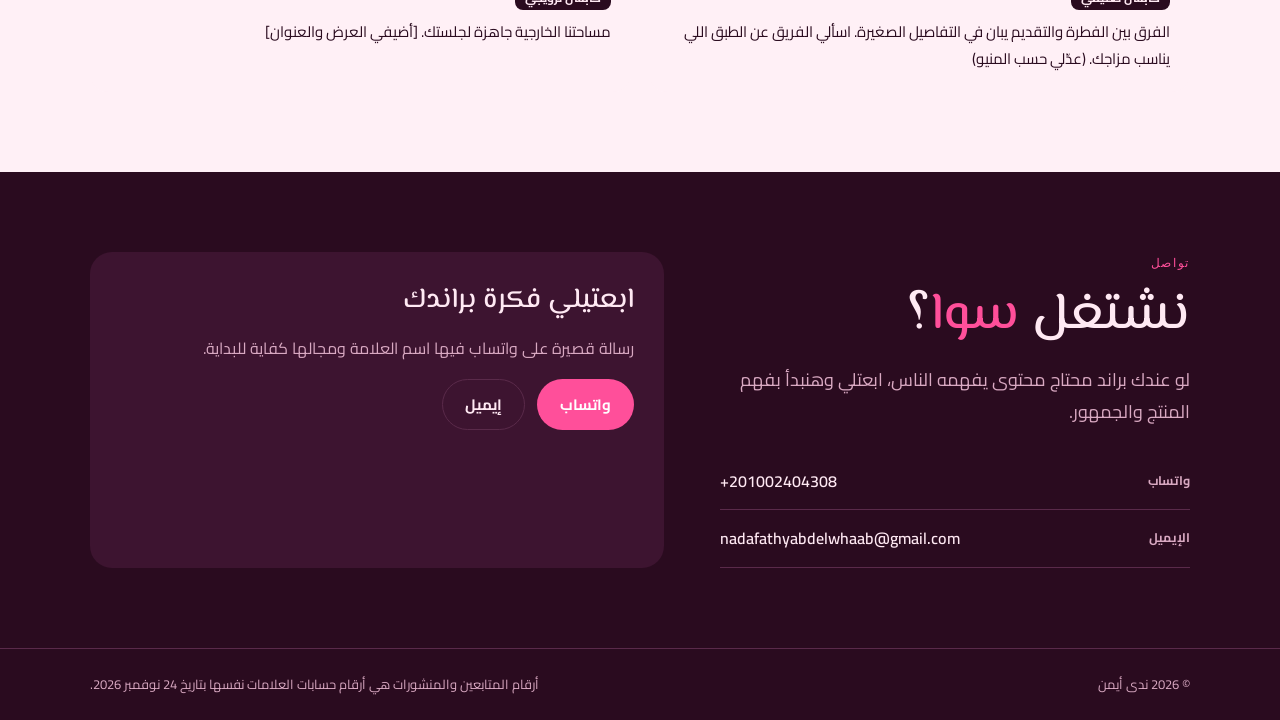
==== commit 84a5ba30: "Update creator portfolio: roles, account stats, Blanc Co-Authored-By: Claude Sonnet 5.5 <noreply@ant" ====
--- a/creator/index.html
+++ b/creator/index.html
@@ -90,6 +90,9 @@
 .split b{font-family:var(--display);font-size:44px;font-weight:500;color:var(--pink);line-height:1.1;display:block}
 .split b small{font-size:18px;color:var(--ink);font-family:var(--body);font-weight:700;margin-inline-start:6px}
 .split span{font-size:14px;color:var(--muted)}
+.strengths{list-style:none;padding:0;margin:24px 0 0;display:grid;gap:10px}
+.strengths li{position:relative;padding-inline-start:28px;font-size:16px}
+.strengths li::before{content:"✦";position:absolute;inset-inline-start:0;color:var(--pink)}
 .profile{list-style:none;padding:0;margin:0;border-top:1.5px solid var(--ink)}
 .profile li{display:grid;grid-template-columns:110px 1fr;gap:12px;padding:14px 0;border-bottom:1px solid var(--line);font-size:15px}
 .profile li>span:first-child{font-size:12.5px;font-weight:700;color:var(--muted)}
@@ -198,6 +201,7 @@
       <h2>أفهم <em>الصوت</em> الأول، وبعدها أكتب.</h2>
       <div id="aboutText"></div>
       <div class="split" id="split"></div>
+      <ul class="strengths" id="strengths"></ul>
     </div>
     <ul class="profile" id="profile"></ul>
   </div>
@@ -223,7 +227,7 @@
   <div class="wrap">
     <p class="eyebrow">الأعمال</p>
     <h2>علامات <em>اشتغلت</em> معاها</h2>
-    <p class="lead">الحسابات اللي اشتغلت عليها، مع الأرقام الموثقة لكل حساب.</p>
+    <p class="lead">الحسابات اللي اشتغلت عليها. الأرقام دي أرقام الحساب نفسه، مش نتيجة منشور بعينه.</p>
     <div class="clients" id="clientList"></div>
   </div>
 </section>
@@ -257,7 +261,7 @@
 </section>
 </main>
 
-<footer><div class="wrap"><span id="copy"></span><span>الأرقام مأخوذة من حسابات العلامات وإحصائياتها.</span></div></footer>
+<footer><div class="wrap"><span id="copy"></span><span id="asof"></span></div></footer>
 
 <script src="data.js"></script>
 <script>
@@ -289,6 +293,7 @@
   }
 
   P.about.forEach(function(t){$("aboutText").appendChild(el("p",null,t))});
+  (P.strengths||[]).forEach(function(t){$("strengths").appendChild(el("li",null,t))});
   P.split.forEach(function(s){
     var d=el("div"); var b=el("b",null,s.value+" "); b.appendChild(el("small",null,s.unit));
     add(d,b,el("span",null,s.text)); $("split").appendChild(d);
@@ -300,8 +305,8 @@
   P.services.forEach(function(s){var a=el("article"); add(a, el("h3",null,s.t), el("p",null,s.d)); $("svc").appendChild(a)});
   P.process.forEach(function(s,i){var d=el("div"); add(d, el("i",null,"0"+(i+1)), el("h3",null,s.t), el("p",null,s.d)); $("steps").appendChild(d)});
 
-  var KL = {followers:"متابع", views:"مشاهدة", likes:"لايك", posts:"منشور"};
-  P.clients.forEach(function(c){
+  var KL = {followers:"متابع على الحساب", posts:"منشور على الحساب", topReel:"أعلى ريلز على الحساب (مشاهدة)", views:"مشاهدة", likes:"لايك"};
+  P.clients.filter(function(c){return !c.hidden}).forEach(function(c){
     var card = el("article","client");
     var top = el("div","c-top");
     var initial = (c.name.replace(/[^A-Za-z؀-ۿ]/g,"")||"•").charAt(0).toUpperCase();
@@ -345,6 +350,7 @@
   [["واتساب","+"+P.whatsapp],["الإيميل",P.email]].forEach(function(r){
     var li=el("li"); add(li, el("span",null,r[0]), el("b",null,r[1])); $("cinfo").appendChild(li);
   });
+  $("asof").textContent = "أرقام المتابعين والمنشورات هي أرقام حسابات العلامات نفسها بتاريخ " + P.asOf + ".";
   $("copy").textContent = "© " + P.year + " " + P.name;
 })();
 </script>
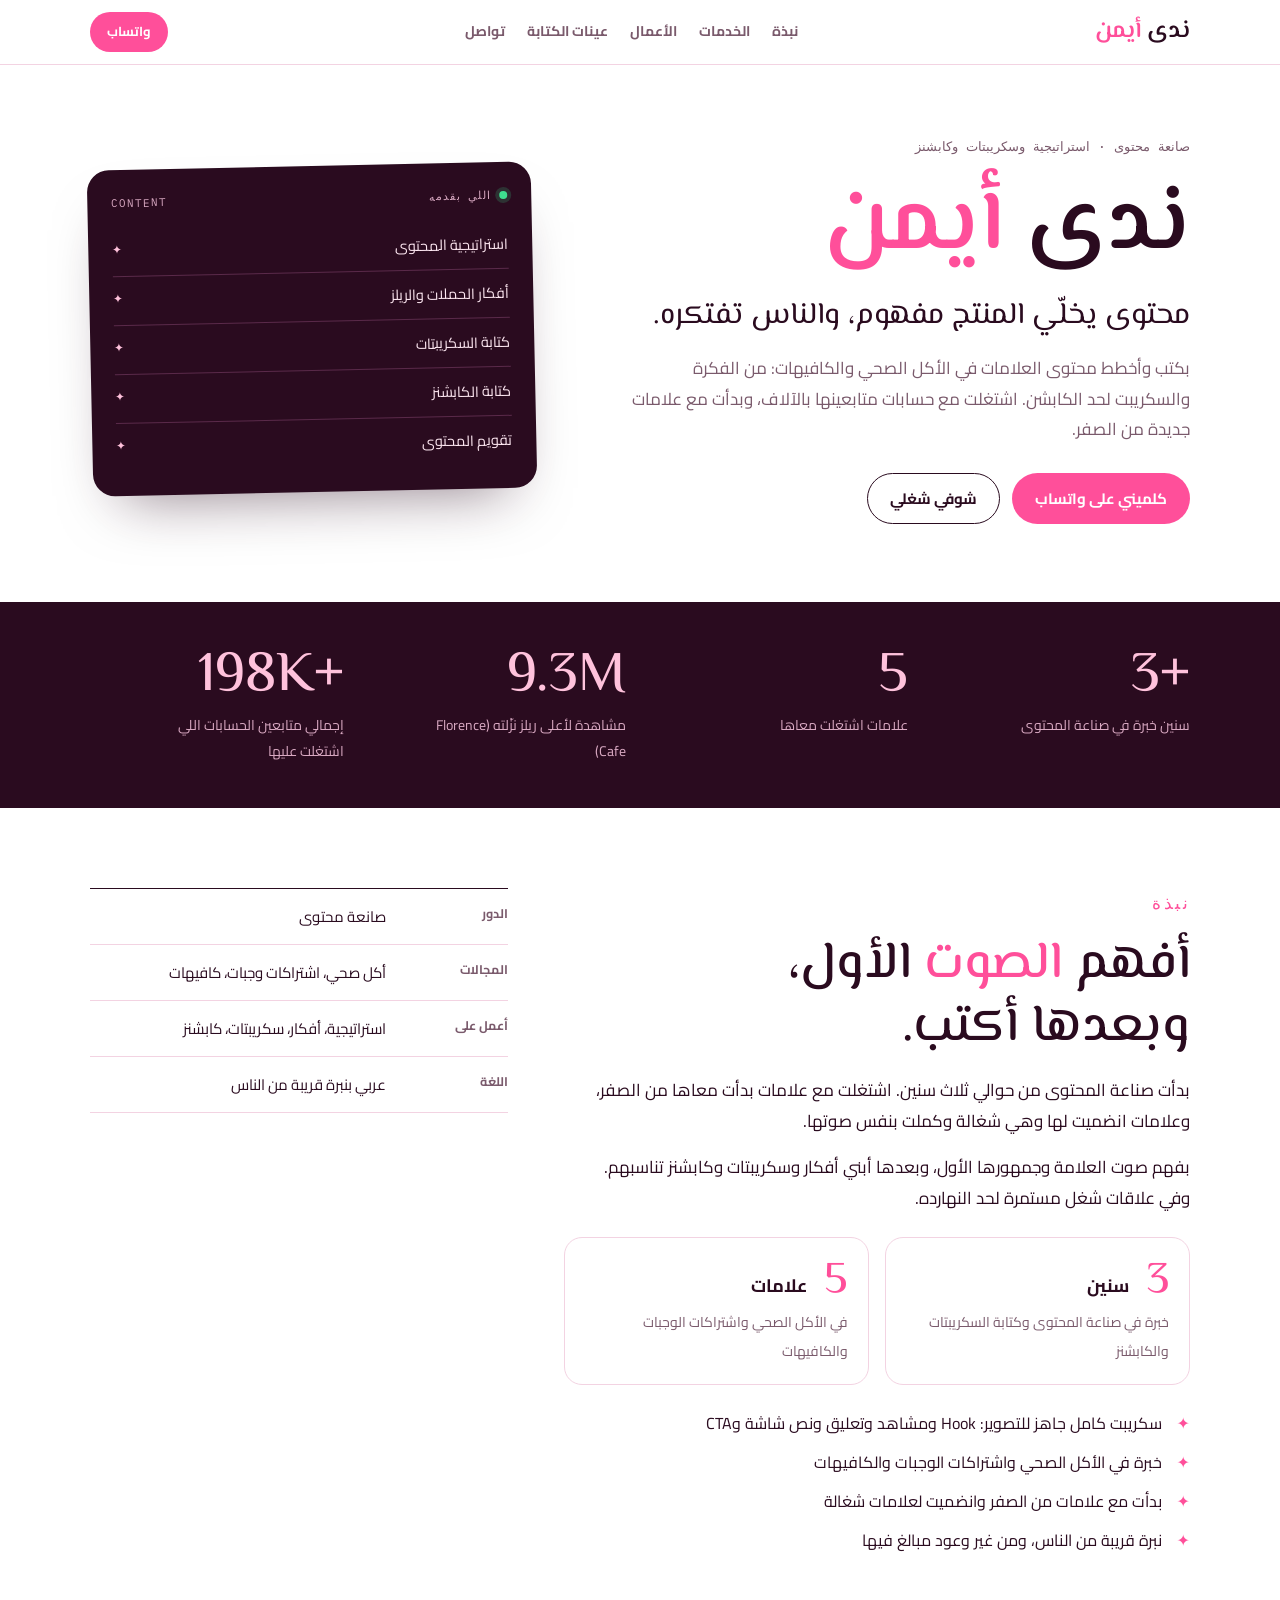
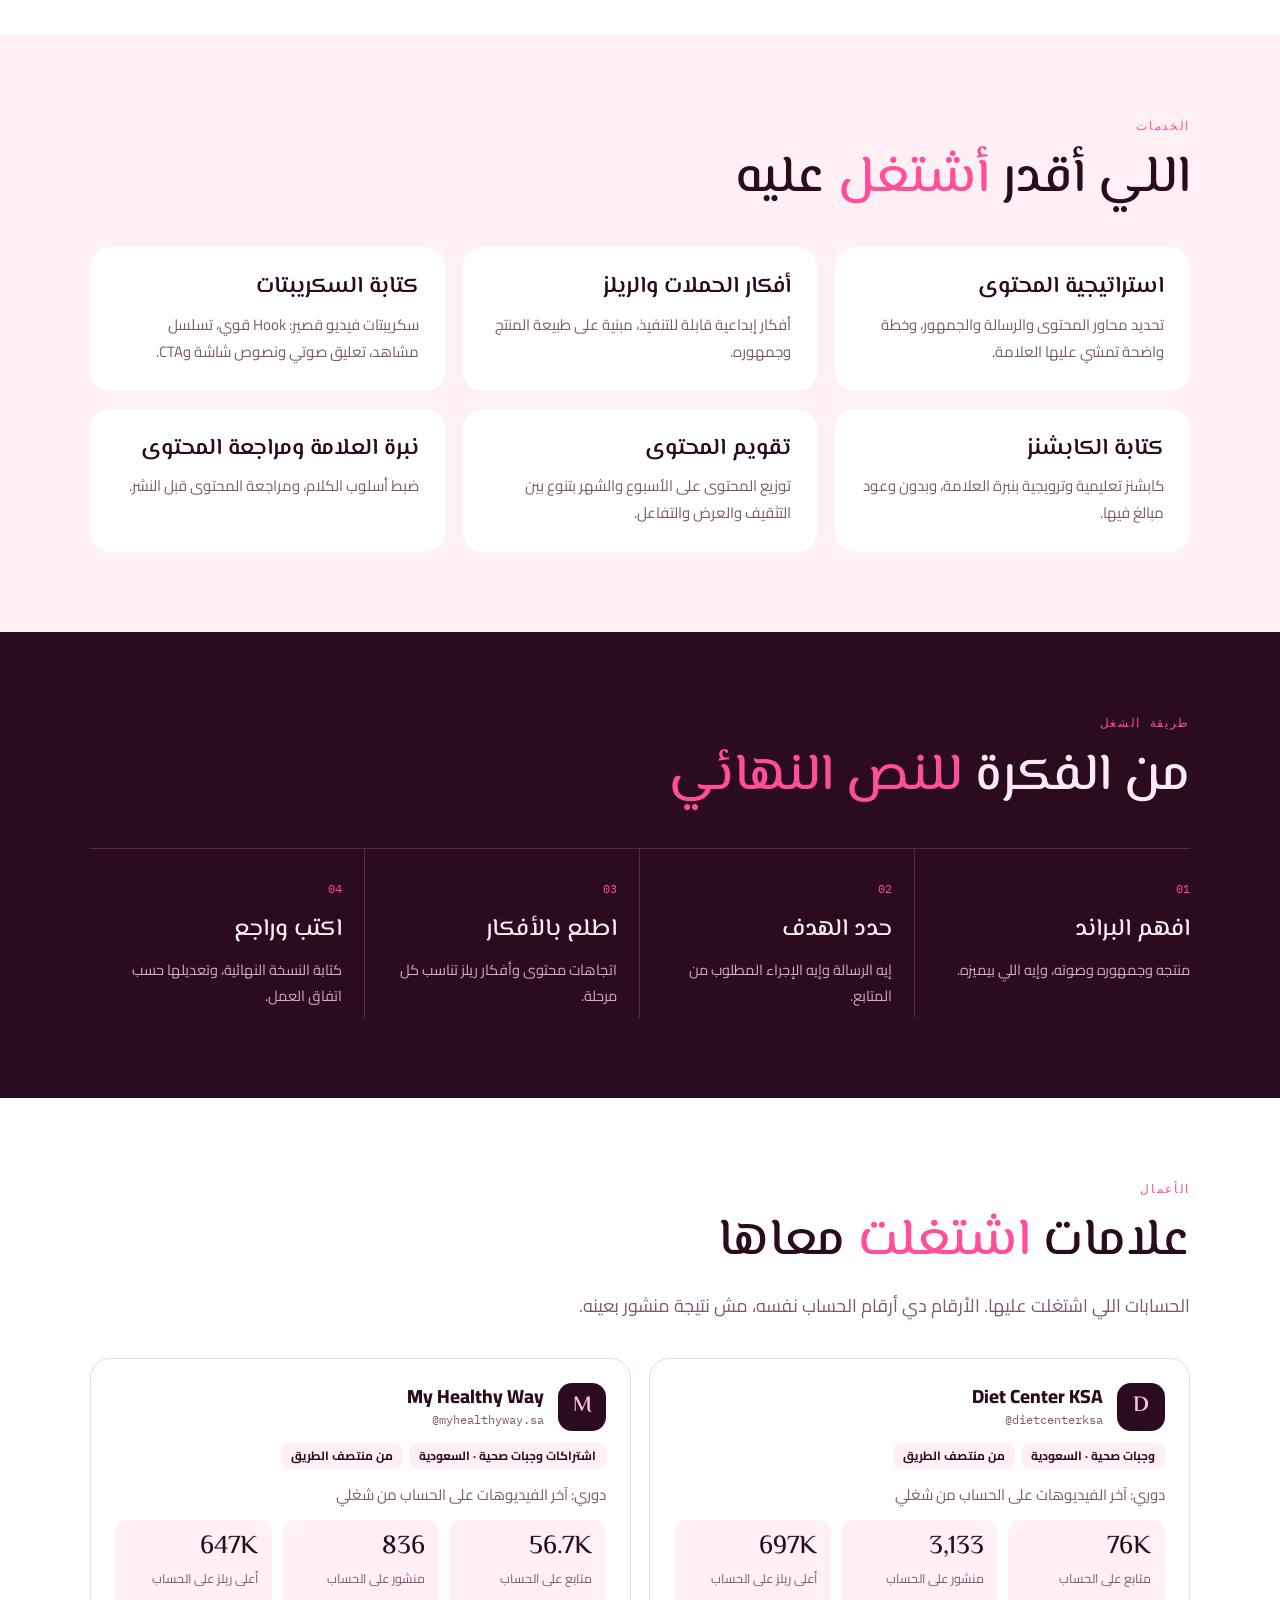
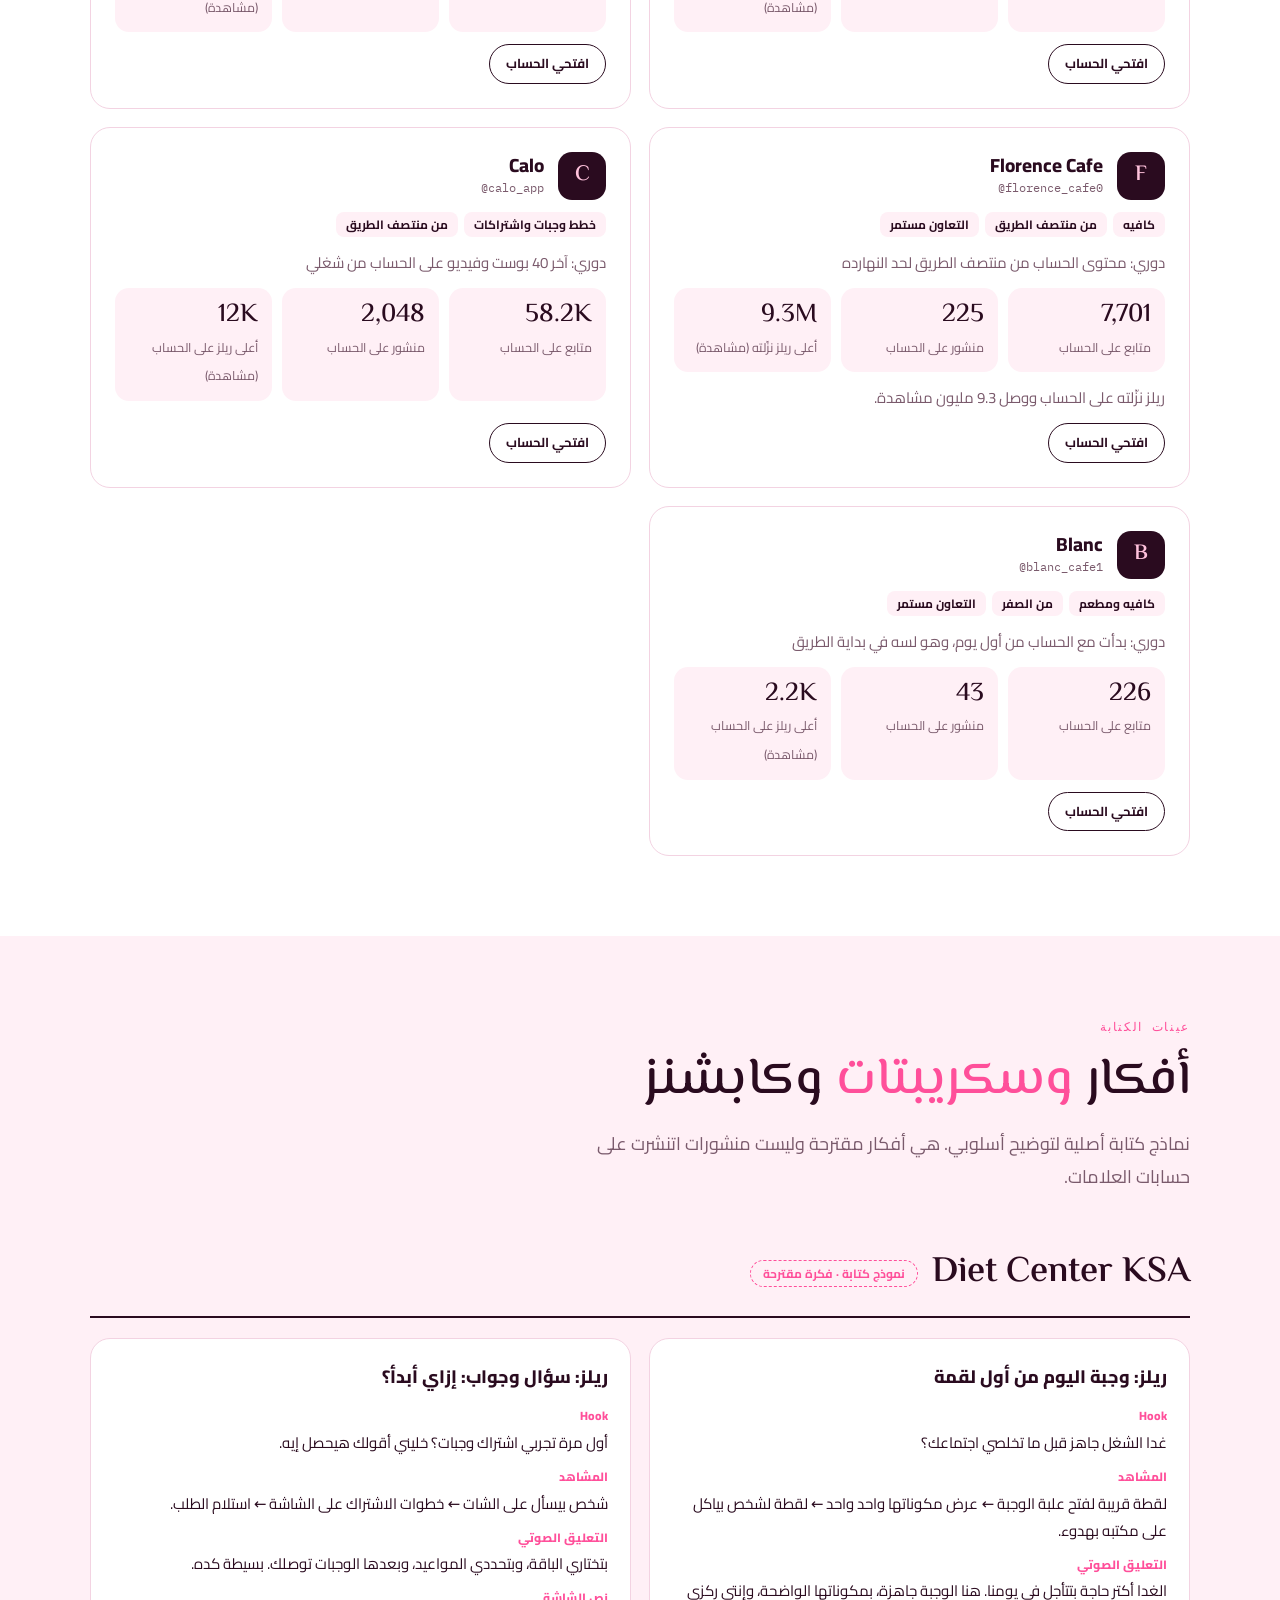
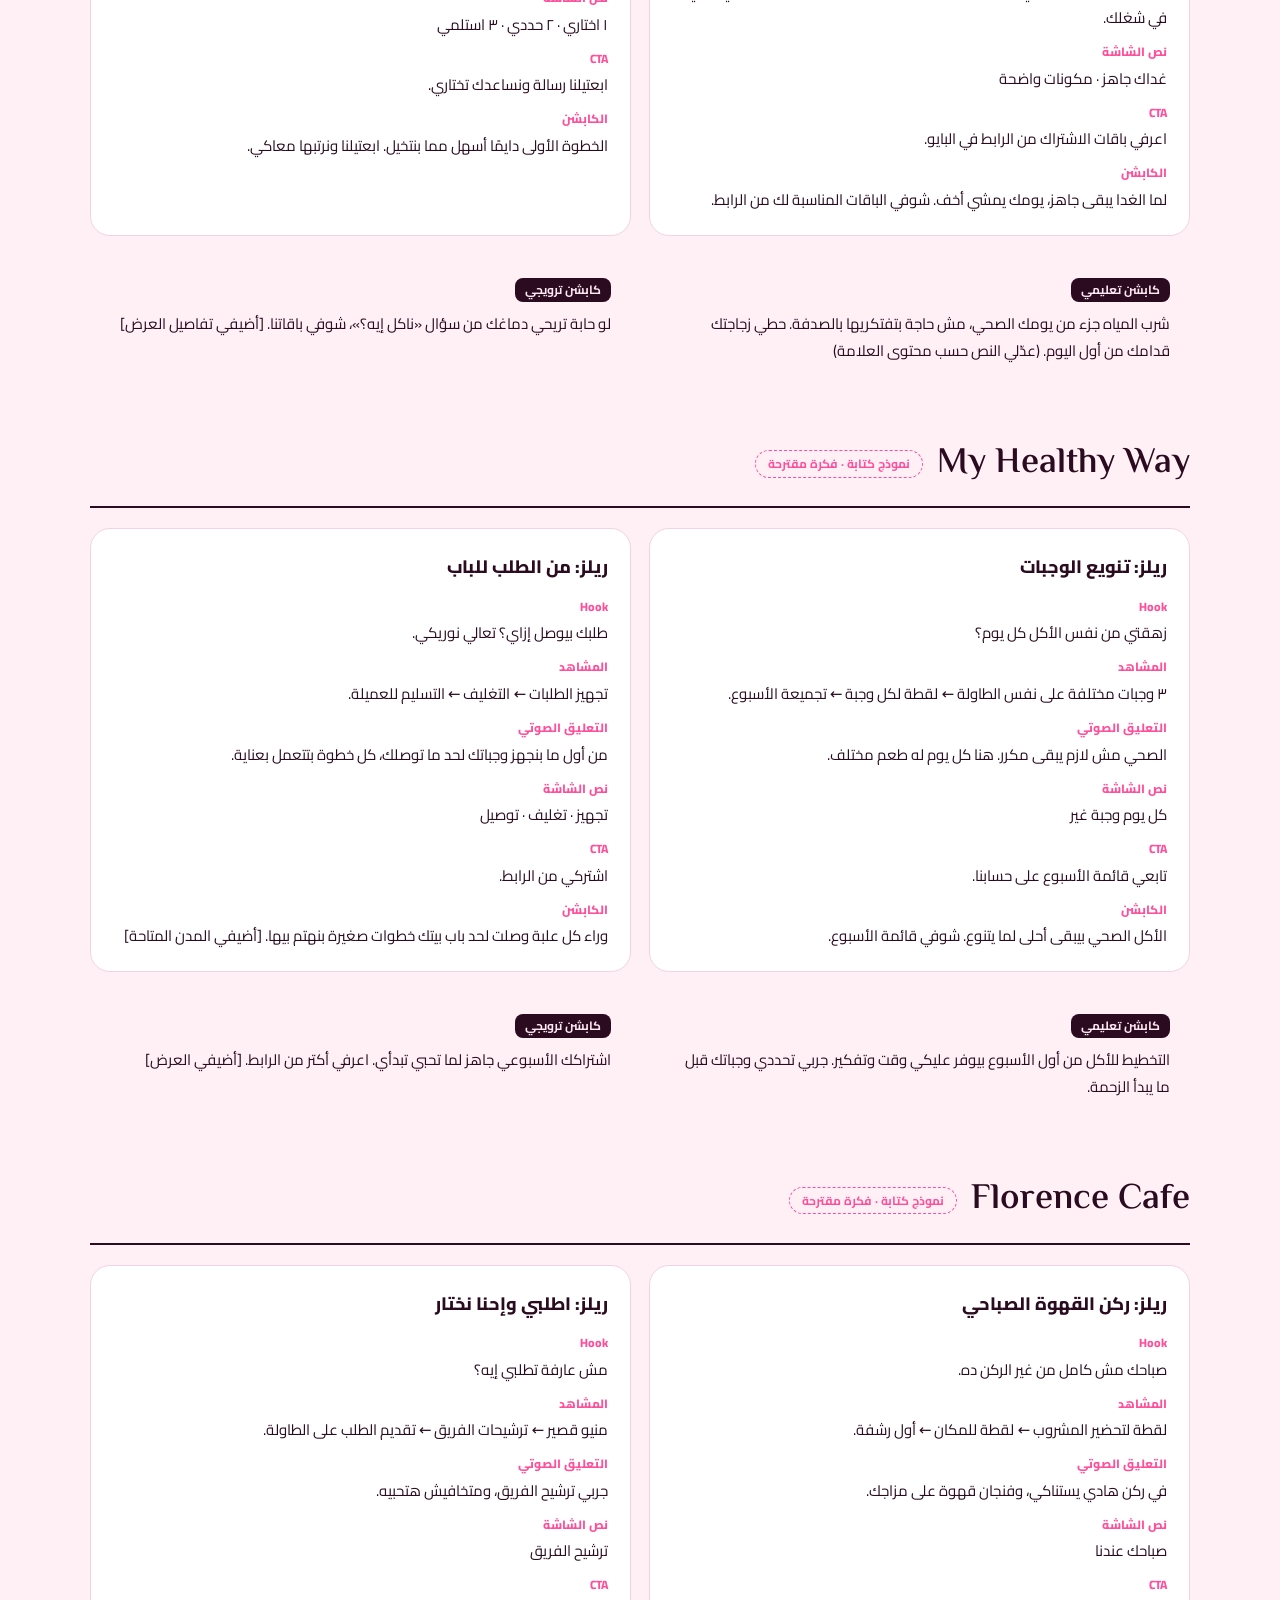
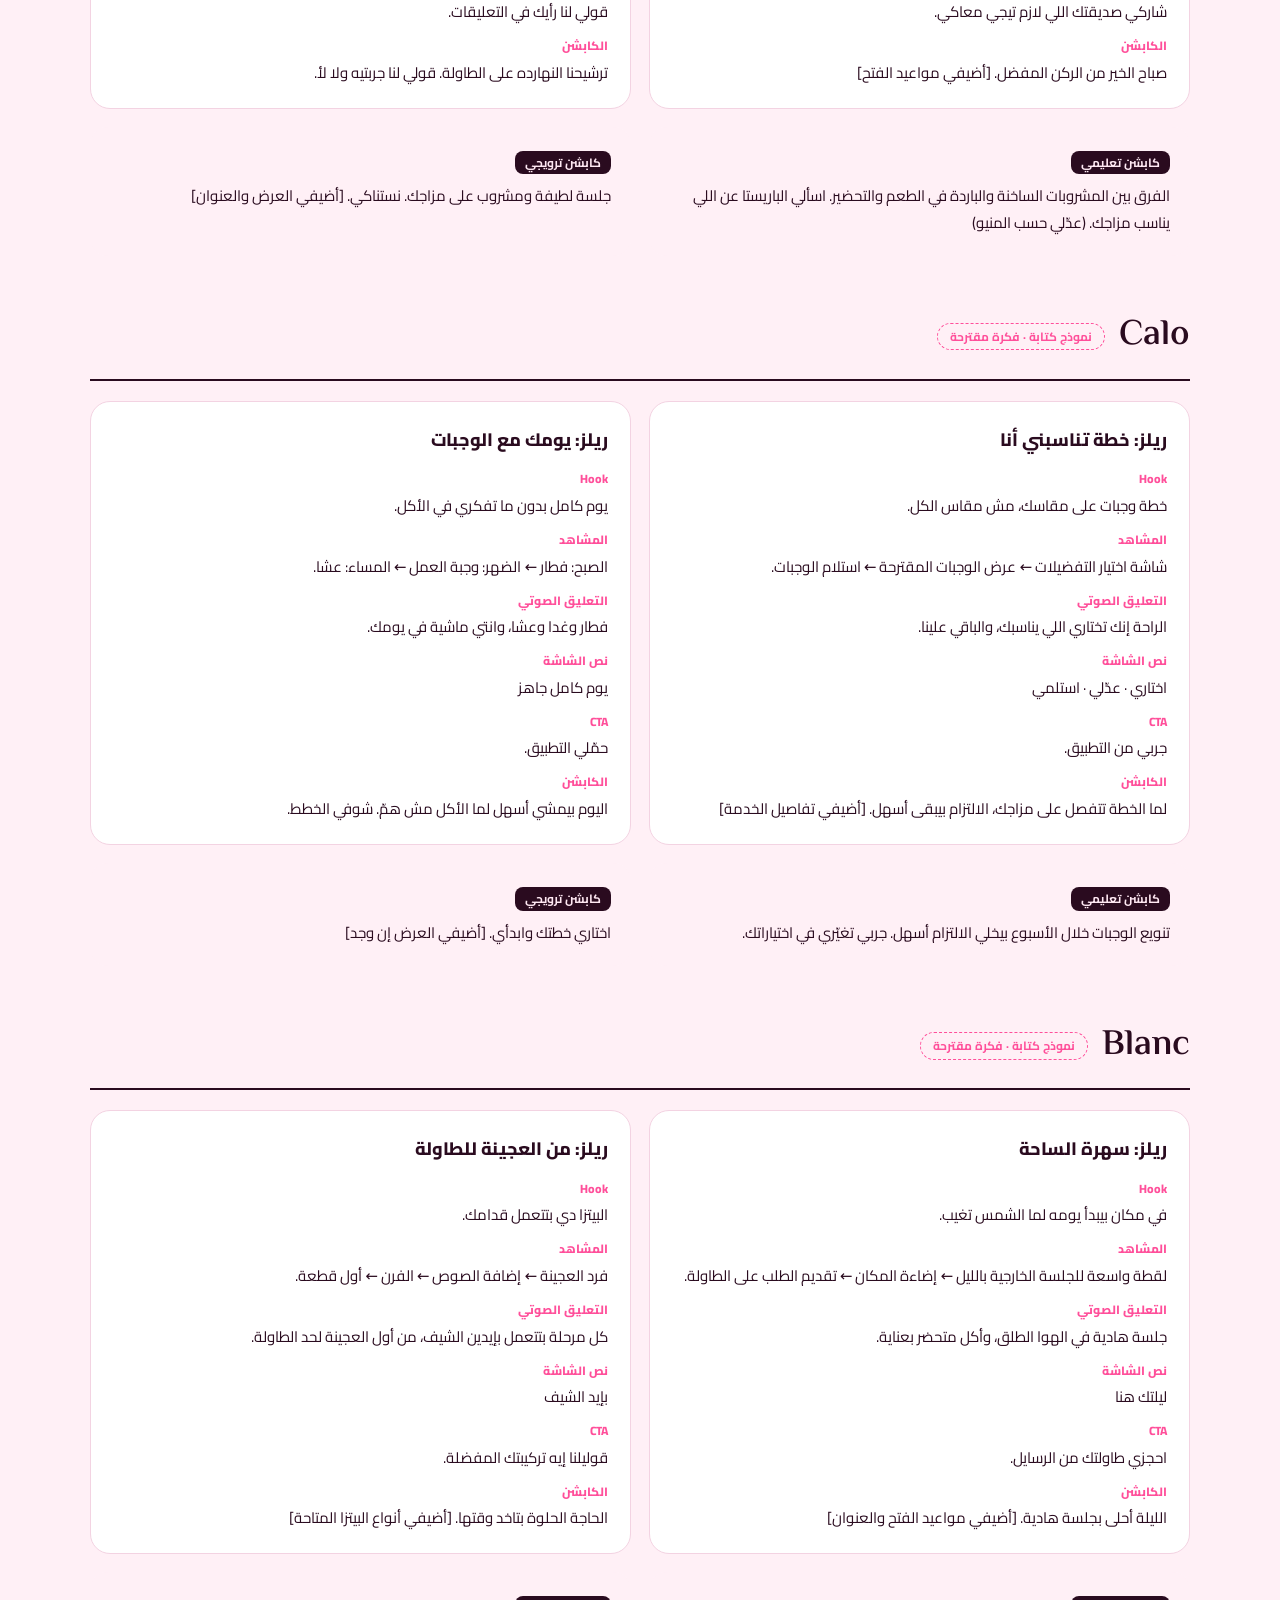
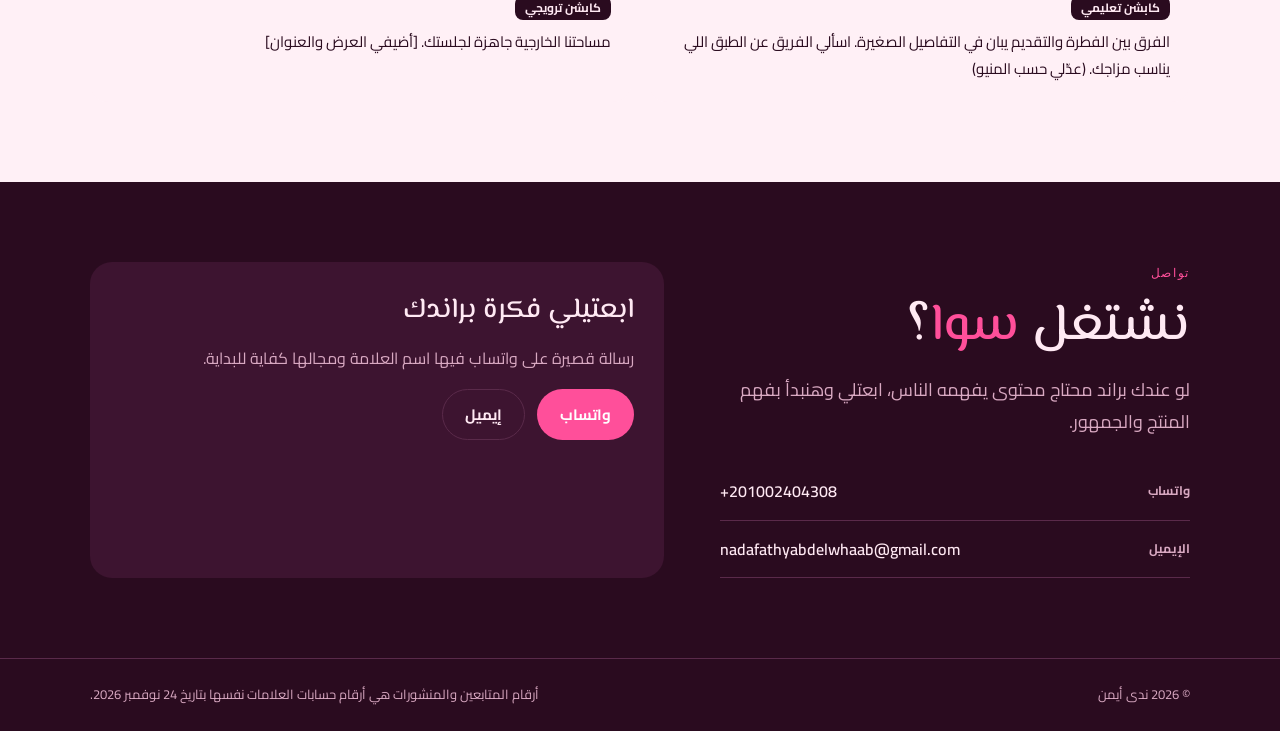
==== commit b39ec490: "Creator portfolio: Calo role, Florence result, remove Facebook Co-Authored-By: Claude Sonnet 5.5 <no" ====
--- a/creator/index.html
+++ b/creator/index.html
@@ -320,7 +320,7 @@
     if(c.role) card.appendChild(el("p",null,"دوري: "+c.role));
     var k = el("div","kpis");
     Object.keys(KL).forEach(function(key){
-      var v=c.metrics&&c.metrics[key]; if(v&&String(v).trim()){var d=el("div","kpi"); add(d, el("b",null,v), el("span",null,KL[key])); k.appendChild(d)}
+      var v=c.metrics&&c.metrics[key]; if(v&&String(v).trim()){var d=el("div","kpi"); add(d, el("b",null,v), el("span",null,(key==="topReel"&&c.topReelLabel)||KL[key])); k.appendChild(d)}
     });
     if(k.children.length) card.appendChild(k);
     if(c.result) card.appendChild(el("p",null,c.result));
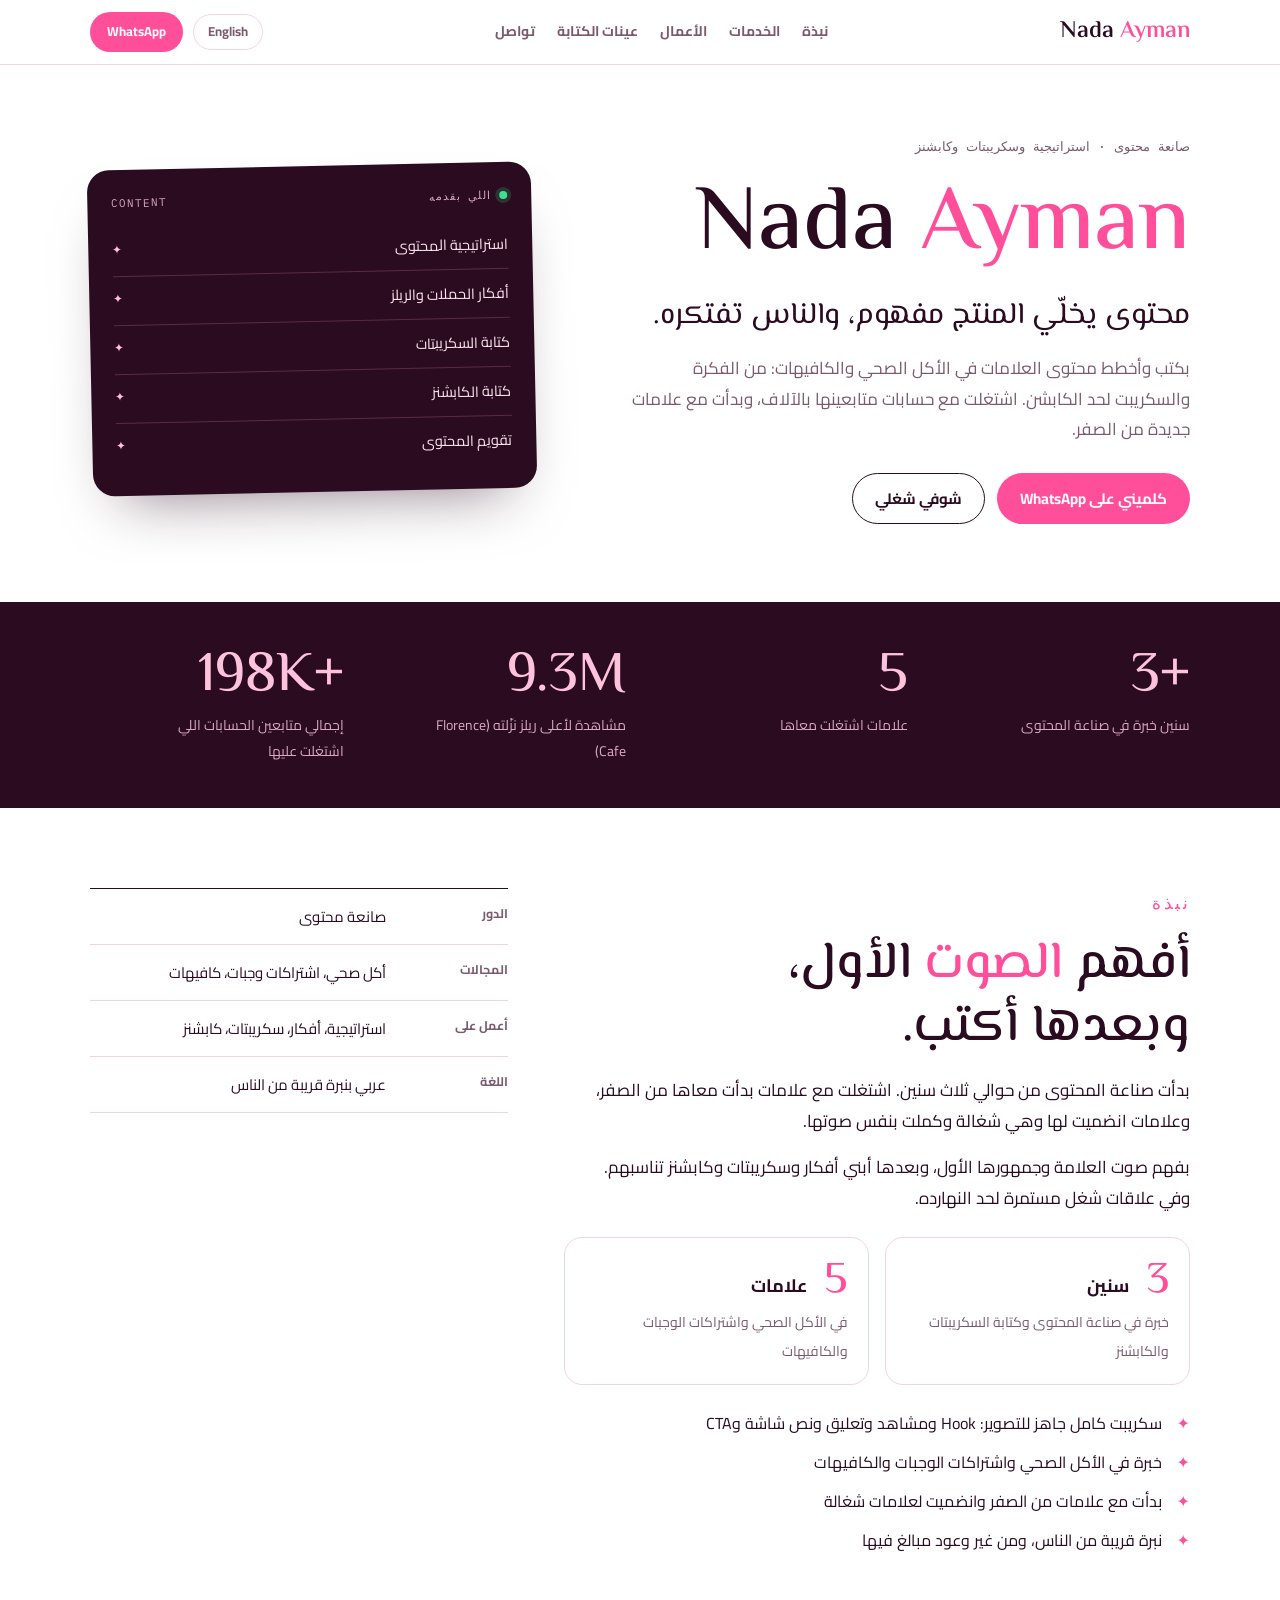
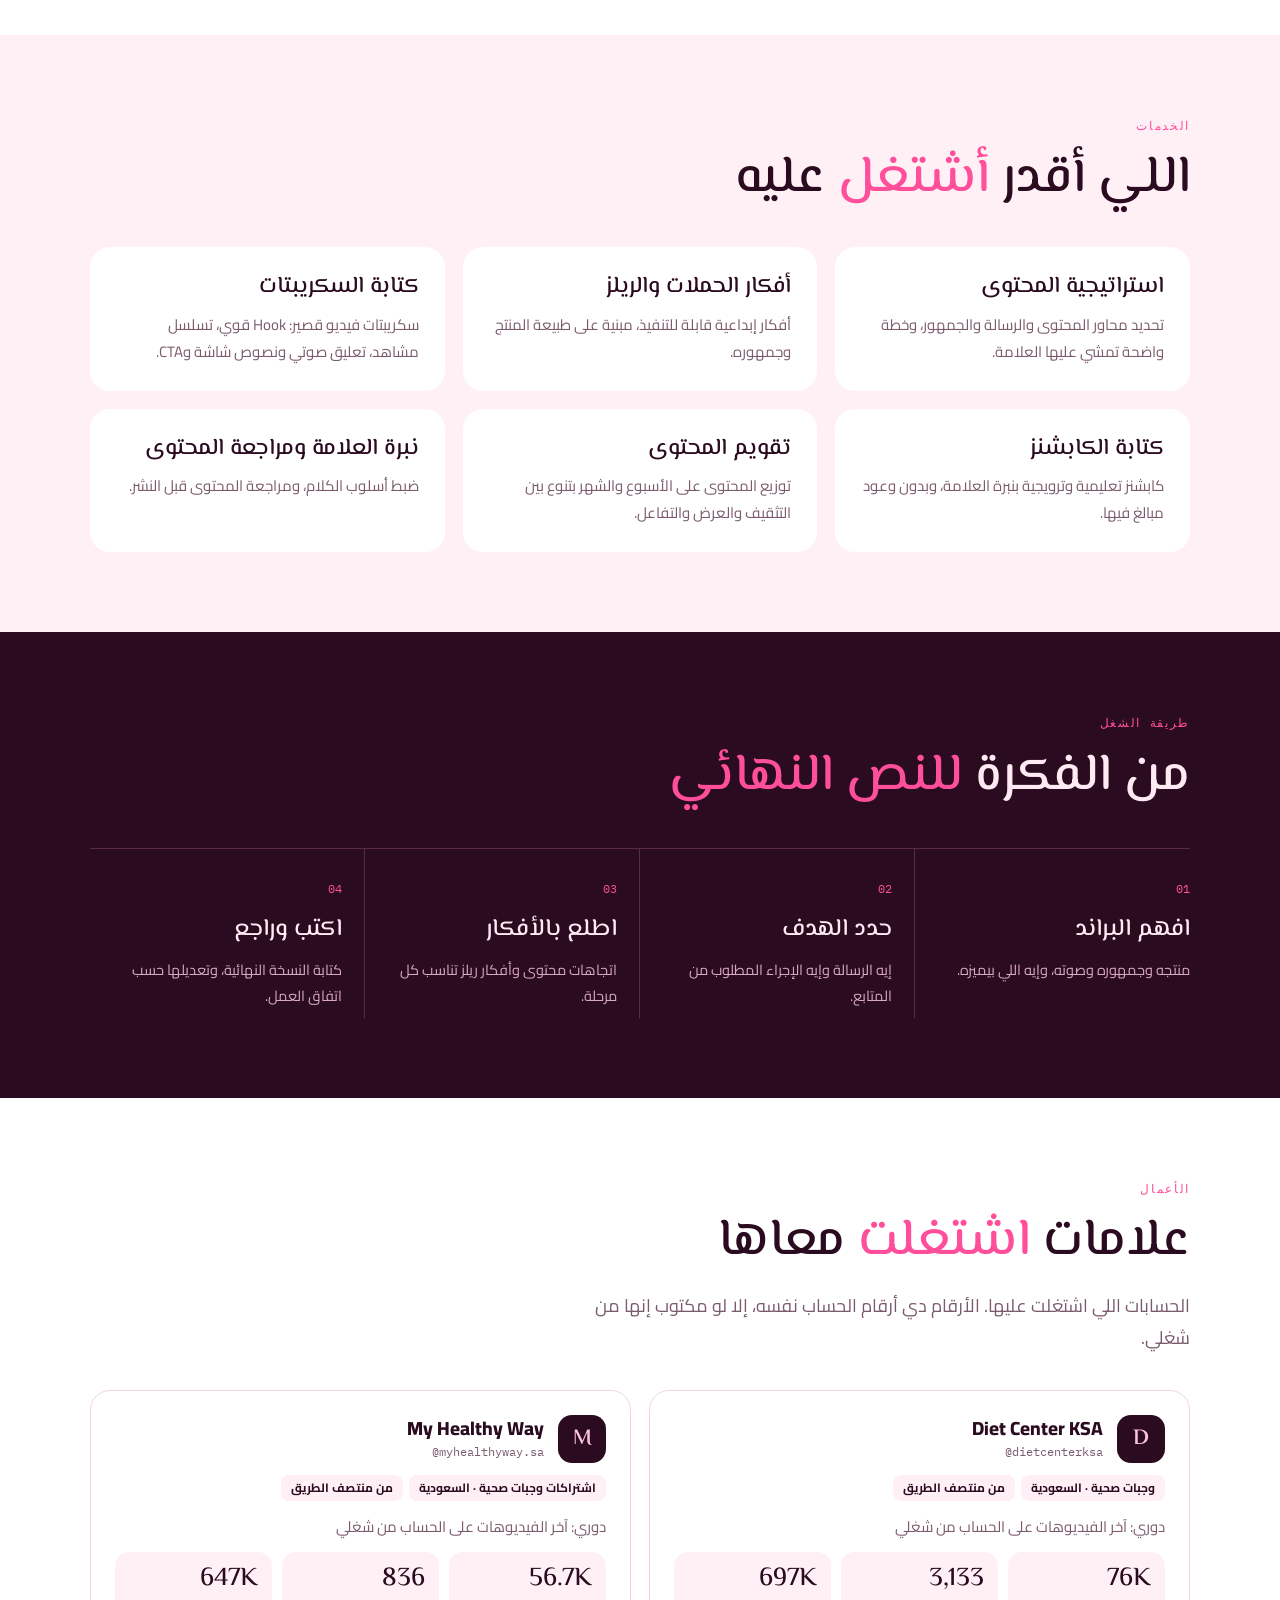
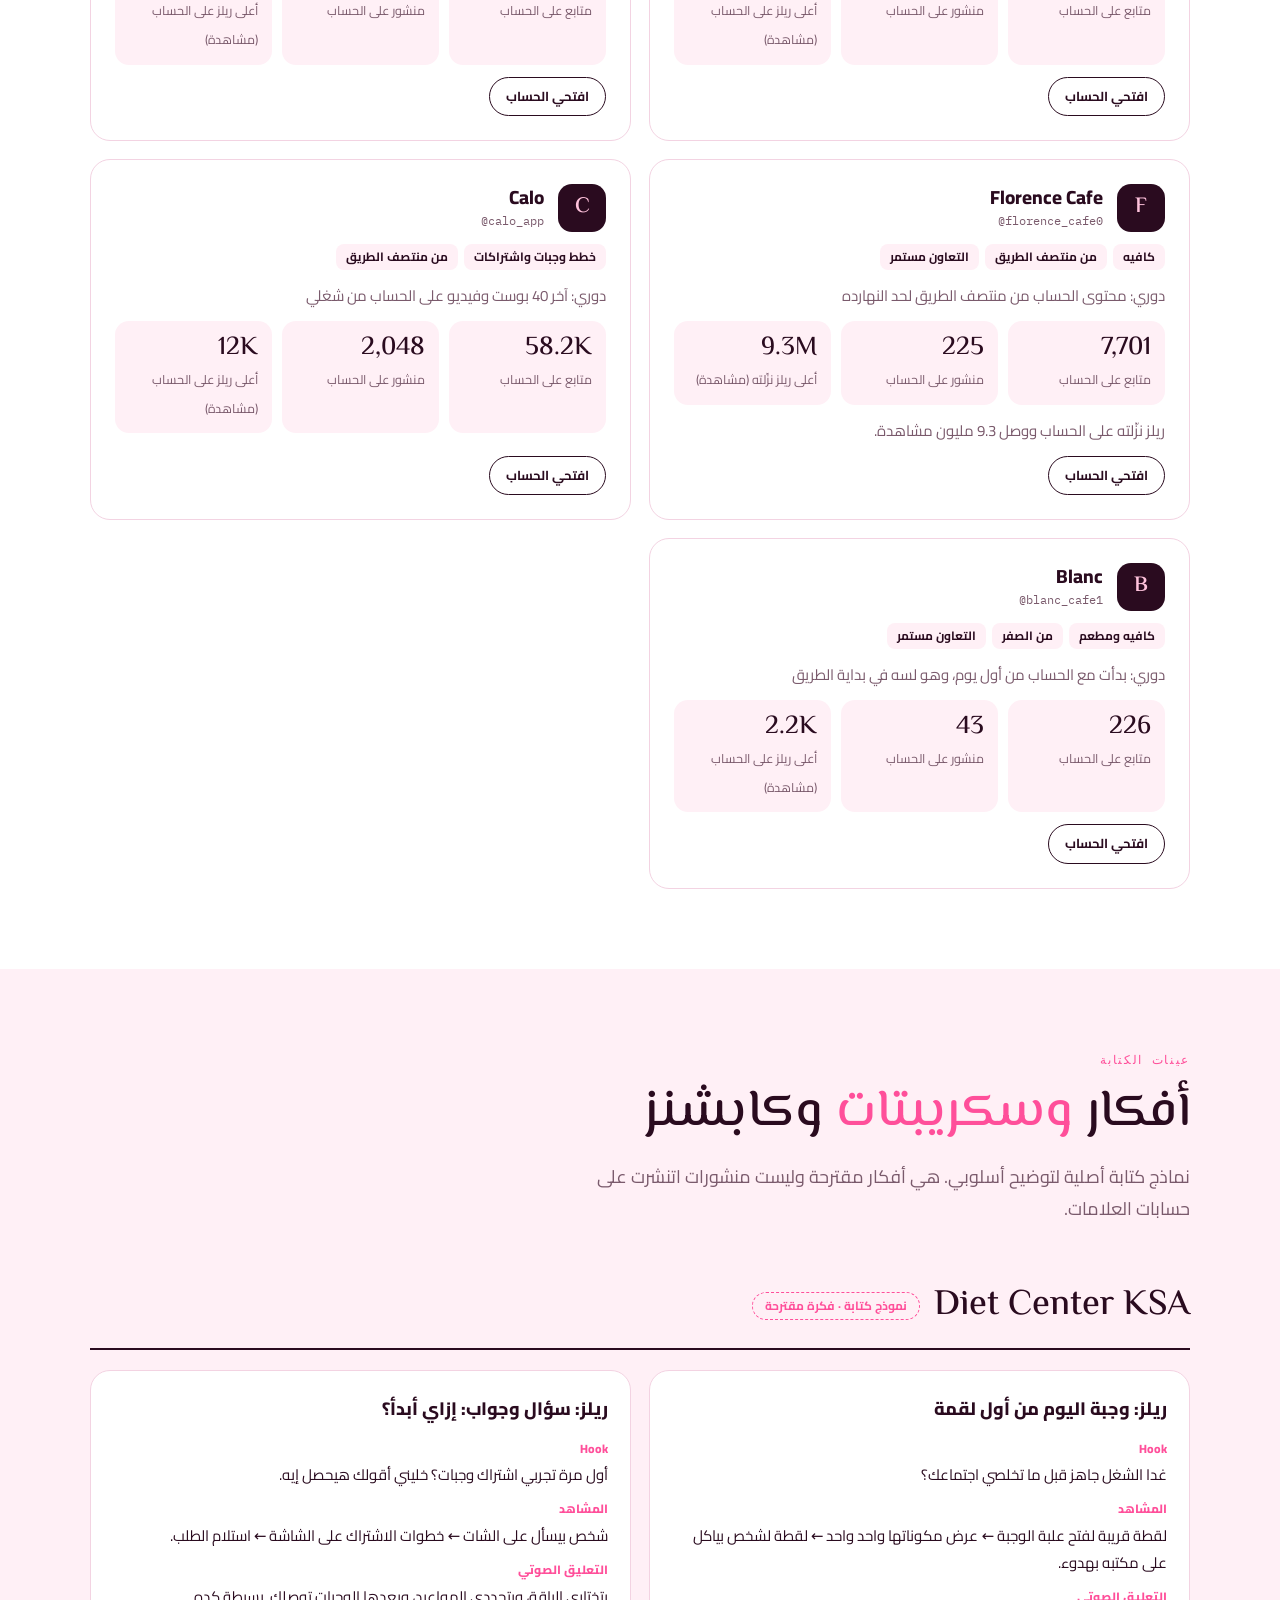
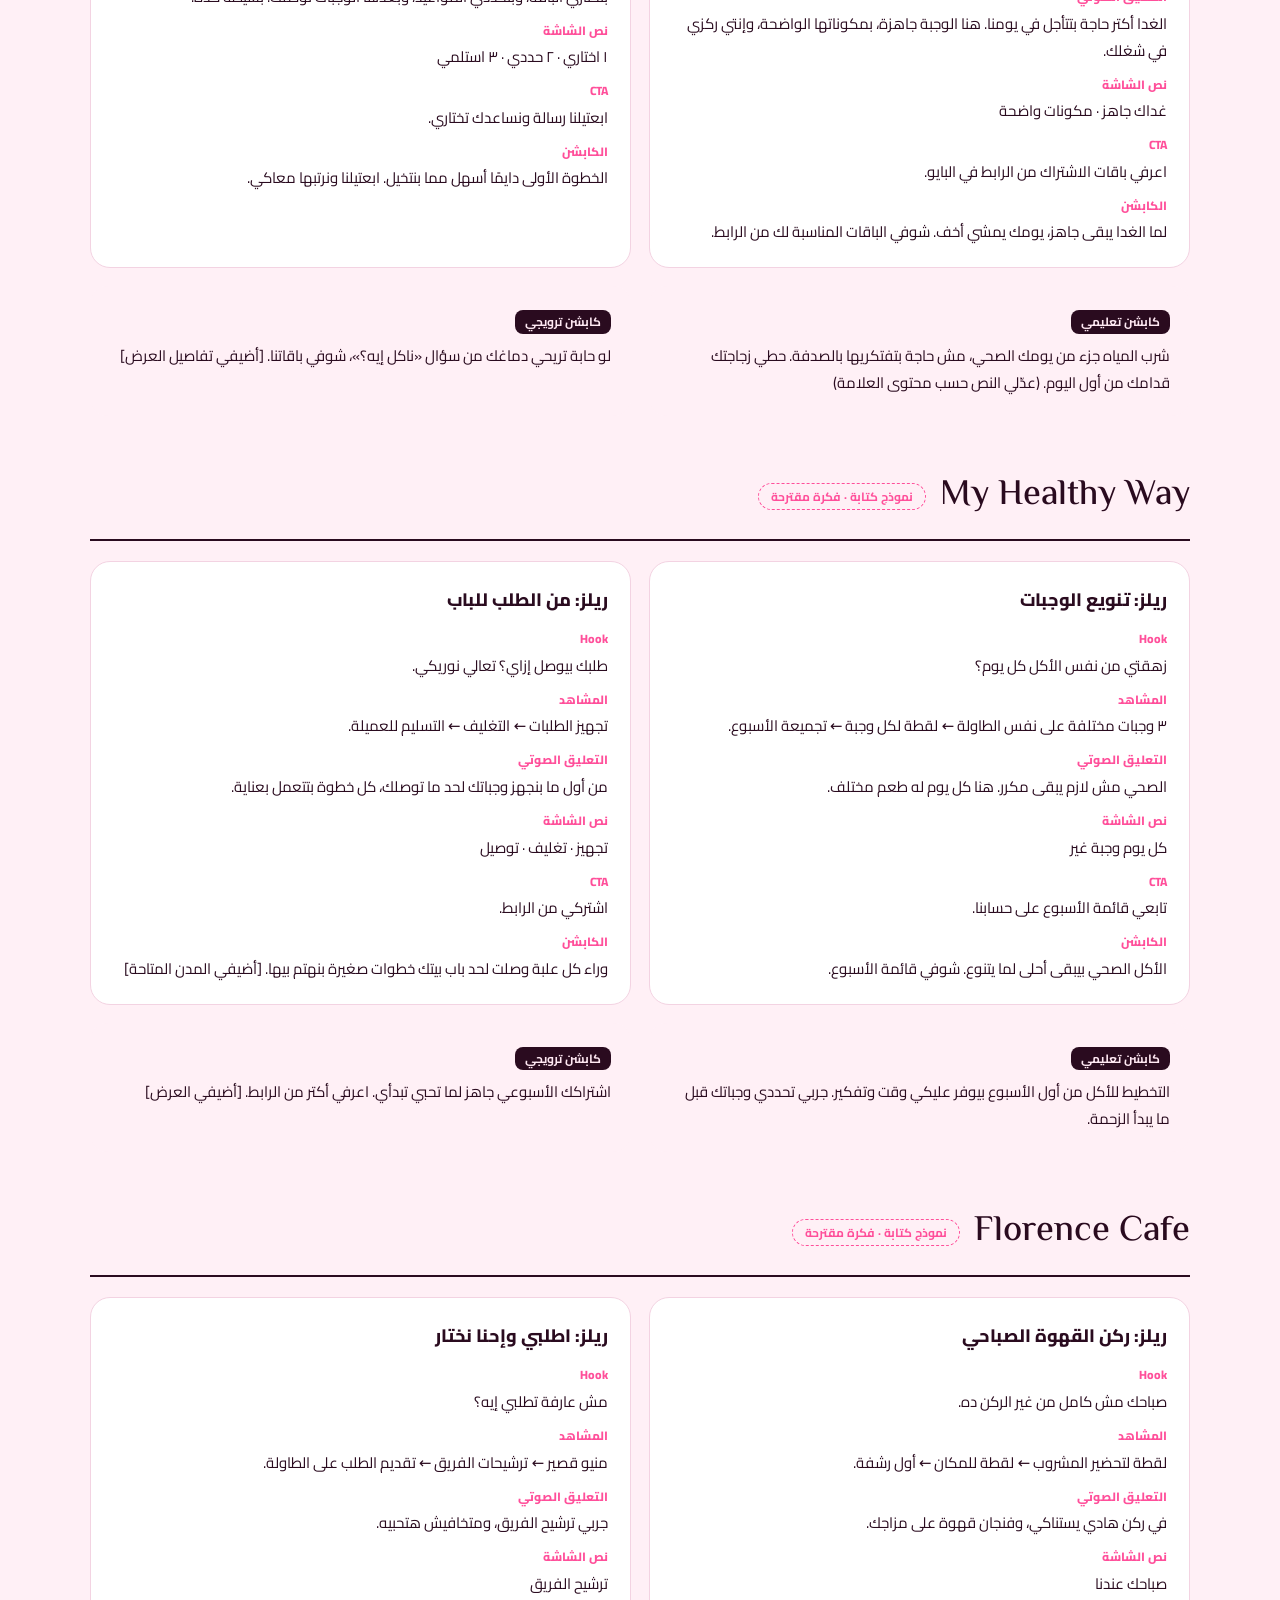
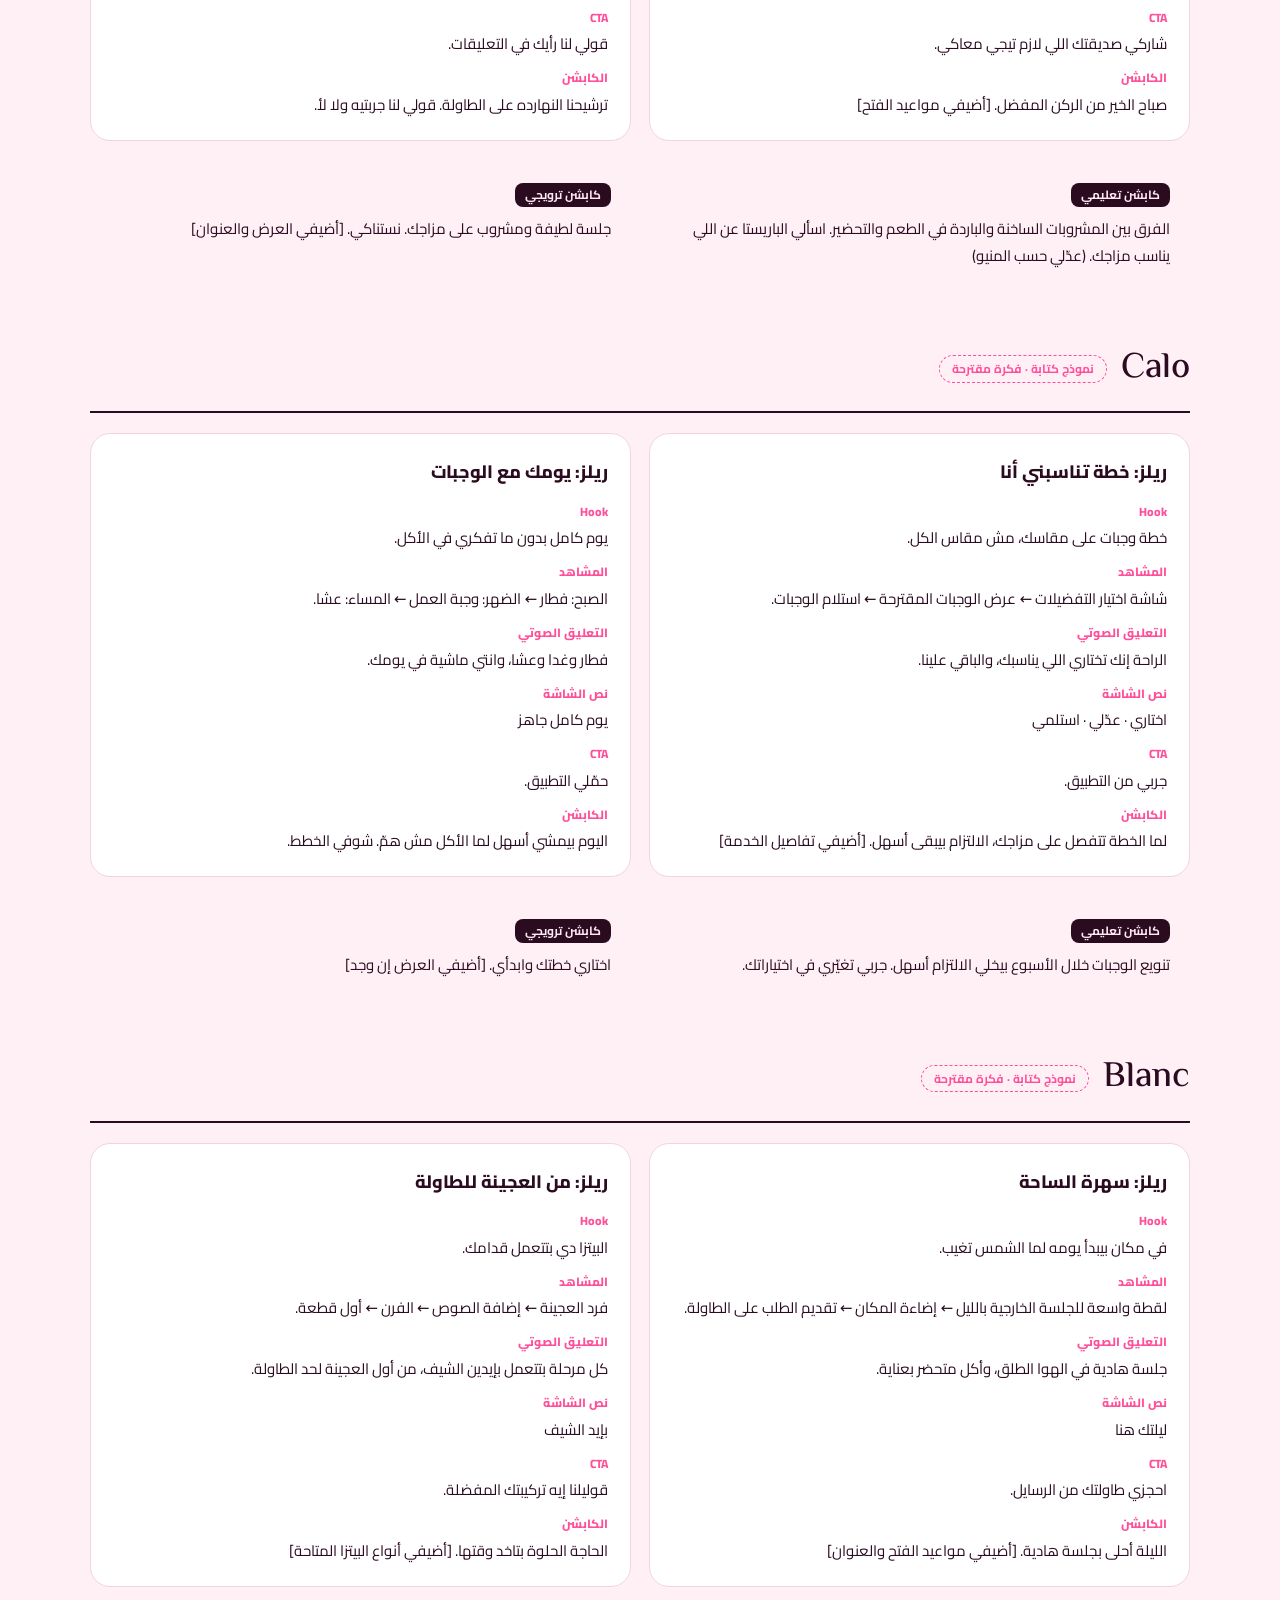
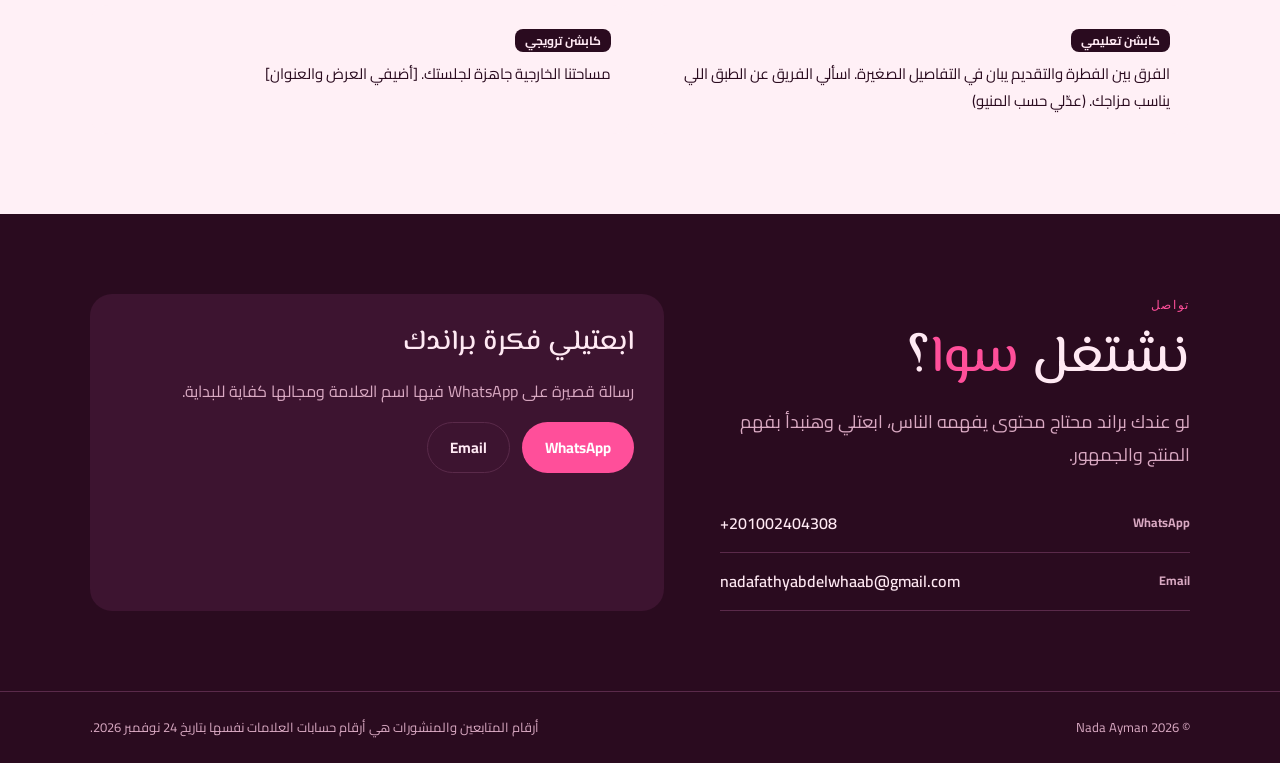
==== commit 74333a13: "Creator portfolio: English and Arabic versions with language switch Co-Authored-By: Claude Sonnet 5." ====
--- a/creator/index.html
+++ b/creator/index.html
@@ -3,172 +3,32 @@
 <head>
 <meta charset="utf-8">
 <meta name="viewport" content="width=device-width, initial-scale=1, viewport-fit=cover">
-<title>ندى أيمن | صانعة محتوى</title>
-<meta name="description" content="ندى أيمن، صانعة محتوى: استراتيجية المحتوى وأفكار الريلز وكتابة السكريبتات والكابشنز للعلامات في الأكل والصحة والكافيهات.">
+<title>Nada Ayman | صانعة محتوى</title>
+<meta name="description" content="Nada Ayman، صانعة محتوى: استراتيجية المحتوى وأفكار الريلز وكتابة السكريبتات والكابشنز للعلامات في الأكل الصحي والكافيهات.">
 <meta name="theme-color" content="#2A0B1F">
 <meta property="og:type" content="website">
-<meta property="og:locale" content="ar_AR">
-<meta property="og:title" content="ندى أيمن | صانعة محتوى">
-<meta property="og:description" content="أحوّل أفكار العلامات إلى محتوى يُفهم ويُتذكر.">
+<meta property="og:title" content="Nada Ayman | صانعة محتوى">
+<meta property="og:description" content="محتوى يخلّي المنتج مفهوم، والناس تفتكره.">
+<link rel="alternate" hreflang="ar" href="https://nadafathyabdelwhaab-code.github.io/portfolio/creator/">
+<link rel="alternate" hreflang="en" href="https://nadafathyabdelwhaab-code.github.io/portfolio/creator/en/">
 <link rel="icon" href="data:image/svg+xml,%3Csvg xmlns='http://www.w3.org/2000/svg' viewBox='0 0 64 64'%3E%3Crect width='64' height='64' rx='14' fill='%232A0B1F'/%3E%3Ctext x='32' y='43' text-anchor='middle' font-size='30' fill='%23FF4F9A' font-family='serif'%3EN%3C/text%3E%3C/svg%3E">
 <link rel="preconnect" href="https://fonts.googleapis.com">
 <link rel="preconnect" href="https://fonts.gstatic.com" crossorigin>
-<link rel="stylesheet" href="https://fonts.googleapis.com/css2?family=Cairo:wght@400;500;600;700;800&family=El+Messiri:wght@400;500;600&family=IBM+Plex+Mono:wght@400;500;600&display=swap">
-<style>
-:root{
-  --white:#FFFFFF;--blush:#FFF0F6;--pink:#FF4F9A;--pink-soft:#FFC2DC;
-  --plum:#2A0B1F;--plum-2:#3D1430;--ink:#2A0B1F;--muted:#7A5A6C;--line:#F3D3E2;
-  --line-dark:#5A2A4A;--on-dark:#FFE9F3;--on-dark-muted:#D9A9C2;
-  --display:"El Messiri","Cairo",Georgia,serif;
-  --body:"Cairo","Segoe UI",system-ui,sans-serif;
-  --mono:"IBM Plex Mono",ui-monospace,Menlo,monospace;
-  color-scheme:light;
-}
-*{box-sizing:border-box}
-html{scroll-behavior:smooth}
-@media (prefers-reduced-motion:reduce){html{scroll-behavior:auto}*{transition:none!important;animation:none!important}}
-body{margin:0;background:var(--white);color:var(--ink);font-family:var(--body);font-size:16px;line-height:1.8}
-img{max-width:100%}
-a{color:inherit}
-[hidden]{display:none!important}
-.skip{position:absolute;top:-60px;inset-inline-start:12px;background:var(--pink);color:#fff;padding:8px 14px;border-radius:8px;z-index:100}
-.skip:focus{top:8px}
-.wrap{max-width:1140px;margin:0 auto;padding-inline:max(20px,env(safe-area-inset-left,0px))}
-section{padding-block:80px}
-.band-blush{background:var(--blush)}
-.band-dark{background:var(--plum);color:var(--on-dark)}
-.eyebrow{font-family:var(--mono);font-size:12px;letter-spacing:.14em;text-transform:uppercase;color:var(--pink);font-weight:500;margin:0 0 12px}
-h1,h2,h3{text-wrap:balance}
-h2{font-family:var(--display);font-weight:500;font-size:clamp(32px,5vw,52px);line-height:1.2;margin:0 0 16px}
-h2 em{color:var(--pink);font-style:normal}
-.lead{font-size:18px;max-width:62ch;color:var(--muted);margin:0}
-.band-dark .lead{color:var(--on-dark-muted)}
-
-header.nav{position:sticky;top:0;z-index:50;background:rgba(255,255,255,.93);backdrop-filter:blur(10px);border-bottom:1px solid var(--line)}
-.nav .wrap{display:flex;align-items:center;justify-content:space-between;gap:16px;height:64px}
-.nav .name{font-family:var(--display);font-size:24px;text-decoration:none;white-space:nowrap;font-weight:600}
-.nav .name span{color:var(--pink)}
-.nav nav{display:flex;gap:22px;font-size:14px;font-weight:700}
-.nav nav a{text-decoration:none;color:var(--muted)}
-.nav nav a:hover{color:var(--pink)}
-.btn{display:inline-flex;align-items:center;gap:8px;border-radius:999px;padding:11px 22px;font-weight:700;font-size:15px;text-decoration:none;border:1.5px solid transparent;cursor:pointer;font-family:var(--body);transition:transform .15s}
-.btn:hover{transform:translateY(-1px)}
-.btn:focus-visible,a:focus-visible,button:focus-visible{outline:2.5px solid var(--pink);outline-offset:3px}
-.btn-pink{background:var(--pink);color:#fff}
-.btn-ghost{border-color:var(--ink);color:var(--ink);background:transparent}
-.btn-sm{padding:7px 16px;font-size:13px}
-@media (max-width:860px){.nav nav{display:none}}
-
-.hero{padding-block:70px 78px}
-.hero-grid{display:grid;grid-template-columns:1.15fr .85fr;gap:56px;align-items:center}
-.hero-grid>*{min-width:0}
-.role{font-family:var(--mono);font-size:13px;color:var(--muted);margin:0 0 20px}
-.hero h1{font-family:var(--display);font-weight:600;font-size:clamp(46px,8vw,92px);line-height:1.05;margin:0 0 20px}
-.hero h1 em{color:var(--pink);font-style:normal}
-.tagline{font-family:var(--display);font-size:clamp(22px,3vw,30px);line-height:1.4;margin:0 0 16px}
-.intro{font-size:17px;color:var(--muted);max-width:56ch;margin:0 0 28px}
-.cta-row{display:flex;flex-wrap:wrap;gap:12px}
-.card-hero{background:var(--plum);color:var(--on-dark);border-radius:22px;padding:24px;box-shadow:0 30px 60px -30px rgba(42,11,31,.55);transform:rotate(-1.2deg)}
-.card-hero .top{display:flex;justify-content:space-between;font-family:var(--mono);font-size:11px;letter-spacing:.08em;color:var(--on-dark-muted);margin-bottom:14px}
-.dot{display:inline-block;width:8px;height:8px;border-radius:50%;background:#3EE08F;margin-inline-end:8px;box-shadow:0 0 0 4px rgba(62,224,143,.18)}
-.card-hero ul{list-style:none;margin:0;padding:0}
-.card-hero li{display:flex;justify-content:space-between;gap:10px;padding:11px 0;border-bottom:1px solid var(--line-dark);font-size:14.5px}
-.card-hero li:last-child{border-bottom:0}
-.card-hero li span:last-child{color:var(--pink-soft);font-family:var(--mono);font-size:12px;direction:ltr}
-@media (max-width:860px){.hero-grid{grid-template-columns:1fr}.card-hero{transform:none}}
-
-.stats{background:var(--plum);color:var(--on-dark);padding-block:44px}
-.stats .wrap{display:grid;grid-template-columns:repeat(auto-fit,minmax(170px,1fr));gap:28px}
-.stat b{display:block;font-family:var(--display);font-weight:500;font-size:clamp(38px,5vw,56px);line-height:1.1;color:var(--pink-soft);white-space:nowrap;direction:ltr;text-align:right}
-.stat span{display:block;font-size:14px;color:var(--on-dark-muted);margin-top:6px;max-width:26ch}
-
-.about-grid{display:grid;grid-template-columns:1.2fr .8fr;gap:56px}
-.about-grid>*{min-width:0}
-.about-grid p{font-size:17px;max-width:62ch;margin:0 0 16px}
-.split{display:grid;grid-template-columns:1fr 1fr;gap:16px;margin-top:24px}
-.split div{border:1.5px solid var(--line);border-radius:18px;padding:20px}
-.split b{font-family:var(--display);font-size:44px;font-weight:500;color:var(--pink);line-height:1.1;display:block}
-.split b small{font-size:18px;color:var(--ink);font-family:var(--body);font-weight:700;margin-inline-start:6px}
-.split span{font-size:14px;color:var(--muted)}
-.strengths{list-style:none;padding:0;margin:24px 0 0;display:grid;gap:10px}
-.strengths li{position:relative;padding-inline-start:28px;font-size:16px}
-.strengths li::before{content:"✦";position:absolute;inset-inline-start:0;color:var(--pink)}
-.profile{list-style:none;padding:0;margin:0;border-top:1.5px solid var(--ink)}
-.profile li{display:grid;grid-template-columns:110px 1fr;gap:12px;padding:14px 0;border-bottom:1px solid var(--line);font-size:15px}
-.profile li>span:first-child{font-size:12.5px;font-weight:700;color:var(--muted)}
-@media (max-width:860px){.about-grid{grid-template-columns:1fr}.split{grid-template-columns:1fr}}
-
-.svc{display:grid;grid-template-columns:repeat(3,1fr);gap:18px;margin-top:36px}
-.svc article{background:var(--white);border-radius:20px;padding:26px}
-.svc h3{font-family:var(--display);font-weight:600;font-size:23px;line-height:1.3;margin:0 0 8px}
-.svc p{margin:0;color:var(--muted);font-size:15px}
-@media (max-width:860px){.svc{grid-template-columns:1fr}}
-
-.steps{display:grid;grid-template-columns:repeat(4,1fr);margin-top:40px;border-top:1px solid var(--line-dark)}
-.steps div{padding:24px 0 8px 22px;border-inline-start:1px solid var(--line-dark);padding-inline-start:22px}
-.steps div:first-child{border-inline-start:0;padding-inline-start:0}
-.steps i{font-family:var(--mono);font-style:normal;font-size:12px;color:var(--pink)}
-.steps h3{font-family:var(--display);font-weight:500;font-size:24px;margin:6px 0;color:var(--on-dark)}
-.steps p{margin:0;font-size:14.5px;color:var(--on-dark-muted)}
-@media (max-width:860px){.steps{grid-template-columns:1fr 1fr}.steps div{border-inline-start:0;padding-inline-start:0;border-bottom:1px solid var(--line-dark);padding-bottom:20px}}
-@media (max-width:520px){.steps{grid-template-columns:1fr}}
-
-.clients{display:grid;grid-template-columns:repeat(2,1fr);gap:18px;margin-top:36px}
-.client{border:1.5px solid var(--line);border-radius:20px;padding:24px;background:var(--white);min-width:0;display:flex;flex-direction:column;gap:12px}
-.c-top{display:flex;gap:14px;align-items:center}
-.mono{width:48px;height:48px;border-radius:14px;background:var(--plum);color:var(--pink-soft);display:grid;place-items:center;font-family:var(--display);font-size:22px;font-weight:600;flex:none}
-.client h3{margin:0;font-size:19px;font-weight:800;line-height:1.3}
-.client .h{font-family:var(--mono);font-size:12px;color:var(--muted);direction:ltr;text-align:right}
-.tags{display:flex;gap:6px;flex-wrap:wrap}
-.tag{font-size:12px;font-weight:700;border-radius:8px;padding:2px 10px;background:var(--blush)}
-.kpis{display:grid;grid-template-columns:repeat(auto-fit,minmax(110px,1fr));gap:10px}
-.kpi{background:var(--blush);border-radius:14px;padding:12px 14px}
-.kpi b{display:block;font-family:var(--display);font-weight:500;font-size:26px;line-height:1.2}
-.kpi span{font-size:12.5px;color:var(--muted)}
-.client p{margin:0;font-size:15px;color:var(--muted)}
-.client .actions{margin-top:auto;display:flex;gap:10px;flex-wrap:wrap}
-@media (max-width:860px){.clients{grid-template-columns:1fr}}
-
-.sample{margin-top:48px}
-.s-head{display:flex;align-items:center;gap:14px;flex-wrap:wrap;border-bottom:2px solid var(--ink);padding-bottom:10px;margin-bottom:20px}
-.s-head h3{font-family:var(--display);font-weight:600;font-size:clamp(26px,3.6vw,36px);margin:0}
-.badge{font-size:12px;font-weight:700;border:1.5px dashed var(--pink);color:var(--pink);border-radius:999px;padding:2px 12px}
-.reels{display:grid;grid-template-columns:repeat(2,1fr);gap:18px}
-.reel{background:var(--white);border:1.5px solid var(--line);border-radius:20px;padding:22px;min-width:0}
-.reel h4{margin:0 0 4px;font-size:18px;font-weight:800}
-.reel dl{margin:12px 0 0}
-.reel dt{font-size:12px;font-weight:800;color:var(--pink);margin-top:10px}
-.reel dd{margin:2px 0 0;font-size:15px}
-.caps{display:grid;grid-template-columns:repeat(2,1fr);gap:18px;margin-top:18px}
-.cap{background:var(--blush);border-radius:18px;padding:20px}
-.cap b{display:inline-block;font-size:12px;background:var(--plum);color:var(--on-dark);border-radius:8px;padding:1px 10px;margin-bottom:8px}
-.cap p{margin:0;font-size:15px}
-@media (max-width:860px){.reels,.caps{grid-template-columns:1fr}}
-
-.contact-grid{display:grid;grid-template-columns:.9fr 1.1fr;gap:56px}
-.contact-grid>*{min-width:0}
-.cinfo{list-style:none;padding:0;margin:24px 0 0}
-.cinfo li{padding:14px 0;border-bottom:1px solid var(--line-dark);display:flex;justify-content:space-between;gap:12px;align-items:center;flex-wrap:wrap}
-.cinfo span{font-size:12.5px;font-weight:700;color:var(--on-dark-muted)}
-.cinfo b{font-weight:600;word-break:break-all;direction:ltr}
-.cta-box{background:var(--plum-2);border-radius:22px;padding:30px;display:grid;gap:16px;align-content:start}
-.cta-box h3{font-family:var(--display);font-weight:500;font-size:28px;margin:0;line-height:1.3}
-.cta-box p{margin:0;color:var(--on-dark-muted)}
-@media (max-width:860px){.contact-grid{grid-template-columns:1fr}}
-
-footer{background:var(--plum);color:var(--on-dark-muted);border-top:1px solid var(--line-dark);padding-block:24px;font-size:13px}
-footer .wrap{display:flex;justify-content:space-between;gap:12px;flex-wrap:wrap}
-</style>
+<link rel="stylesheet" href="https://fonts.googleapis.com/css2?family=Cairo:wght@400;500;600;700;800&family=El+Messiri:wght@400;500;600&family=Instrument+Serif:ital@0;1&family=Manrope:wght@400;500;600;700;800&family=IBM+Plex+Mono:wght@400;500;600&display=swap">
+<link rel="stylesheet" href="style.css">
 </head>
 <body>
-<a class="skip" href="#main">تخطي إلى المحتوى</a>
+<a class="skip" href="#main" data-t="skip"></a>
 <header class="nav">
   <div class="wrap">
     <a class="name" href="#top" id="navName"></a>
-    <nav aria-label="الأقسام">
-      <a href="#about">نبذة</a><a href="#services">الخدمات</a><a href="#clients">الأعمال</a><a href="#samples">عينات الكتابة</a><a href="#contact">تواصل</a>
+    <nav>
+      <a href="#about" data-t="navAbout"></a><a href="#services" data-t="navServices"></a><a href="#clients" data-t="navWork"></a><a href="#samples" data-t="navSamples"></a><a href="#contact" data-t="navContact"></a>
     </nav>
-    <a class="btn btn-pink btn-sm" id="navWa" target="_blank" rel="noopener">واتساب</a>
+    <div class="nav-r">
+      <a class="lang" id="langSw" hreflang="en"></a>
+      <a class="btn btn-pink btn-sm" id="navWa" target="_blank" rel="noopener" data-t="wa"></a>
+    </div>
   </div>
 </header>
 
@@ -181,12 +41,12 @@
       <p class="tagline" id="tagline"></p>
       <p class="intro" id="intro"></p>
       <div class="cta-row">
-        <a class="btn btn-pink" id="heroWa" target="_blank" rel="noopener">كلميني على واتساب</a>
-        <a class="btn btn-ghost" href="#clients">شوفي شغلي</a>
+        <a class="btn btn-pink" id="heroWa" target="_blank" rel="noopener" data-t="heroCta1"></a>
+        <a class="btn btn-ghost" href="#clients" data-t="heroCta2"></a>
       </div>
     </div>
-    <div class="card-hero" aria-label="الخدمات الرئيسية">
-      <div class="top"><span><i class="dot"></i>اللي بقدمه</span><span>CONTENT</span></div>
+    <div class="card-hero">
+      <div class="top"><span><i class="dot"></i><span data-t="heroCardTitle"></span></span><span>CONTENT</span></div>
       <ul id="heroList"></ul>
     </div>
   </div>
@@ -197,8 +57,8 @@
 <section id="about">
   <div class="wrap about-grid">
     <div>
-      <p class="eyebrow">نبذة</p>
-      <h2>أفهم <em>الصوت</em> الأول، وبعدها أكتب.</h2>
+      <p class="eyebrow" data-t="aboutEyebrow"></p>
+      <h2 data-t="aboutTitle"></h2>
       <div id="aboutText"></div>
       <div class="split" id="split"></div>
       <ul class="strengths" id="strengths"></ul>
@@ -209,34 +69,34 @@
 
 <section class="band-blush" id="services">
   <div class="wrap">
-    <p class="eyebrow">الخدمات</p>
-    <h2>اللي أقدر <em>أشتغل</em> عليه</h2>
+    <p class="eyebrow" data-t="servicesEyebrow"></p>
+    <h2 data-t="servicesTitle"></h2>
     <div class="svc" id="svc"></div>
   </div>
 </section>
 
 <section class="band-dark" id="process">
   <div class="wrap">
-    <p class="eyebrow">طريقة الشغل</p>
-    <h2>من الفكرة <em>للنص النهائي</em></h2>
+    <p class="eyebrow" data-t="processEyebrow"></p>
+    <h2 data-t="processTitle"></h2>
     <div class="steps" id="steps"></div>
   </div>
 </section>
 
 <section id="clients">
   <div class="wrap">
-    <p class="eyebrow">الأعمال</p>
-    <h2>علامات <em>اشتغلت</em> معاها</h2>
-    <p class="lead">الحسابات اللي اشتغلت عليها. الأرقام دي أرقام الحساب نفسه، مش نتيجة منشور بعينه.</p>
+    <p class="eyebrow" data-t="workEyebrow"></p>
+    <h2 data-t="workTitle"></h2>
+    <p class="lead" data-t="workLead"></p>
     <div class="clients" id="clientList"></div>
   </div>
 </section>
 
 <section class="band-blush" id="samples">
   <div class="wrap">
-    <p class="eyebrow">عينات الكتابة</p>
-    <h2>أفكار <em>وسكريبتات</em> وكابشنز</h2>
-    <p class="lead">نماذج كتابة أصلية لتوضيح أسلوبي. هي أفكار مقترحة وليست منشورات اتنشرت على حسابات العلامات.</p>
+    <p class="eyebrow" data-t="samplesEyebrow"></p>
+    <h2 data-t="samplesTitle"></h2>
+    <p class="lead" data-t="samplesLead"></p>
     <div id="sampleList"></div>
   </div>
 </section>
@@ -244,17 +104,17 @@
 <section class="band-dark" id="contact">
   <div class="wrap contact-grid">
     <div>
-      <p class="eyebrow">تواصل</p>
-      <h2>نشتغل <em>سوا</em>؟</h2>
-      <p class="lead">لو عندك براند محتاج محتوى يفهمه الناس، ابعتلي وهنبدأ بفهم المنتج والجمهور.</p>
+      <p class="eyebrow" data-t="contactEyebrow"></p>
+      <h2 data-t="contactTitle"></h2>
+      <p class="lead" data-t="contactLead"></p>
       <ul class="cinfo" id="cinfo"></ul>
     </div>
     <div class="cta-box">
-      <h3>ابعتيلي فكرة براندك</h3>
-      <p>رسالة قصيرة على واتساب فيها اسم العلامة ومجالها كفاية للبداية.</p>
+      <h3 data-t="ctaTitle"></h3>
+      <p data-t="ctaText"></p>
       <div class="cta-row">
-        <a class="btn btn-pink" id="ctaWa" target="_blank" rel="noopener">واتساب</a>
-        <a class="btn btn-ghost" id="ctaMail" style="color:var(--on-dark);border-color:var(--line-dark)">إيميل</a>
+        <a class="btn btn-pink" id="ctaWa" target="_blank" rel="noopener" data-t="wa"></a>
+        <a class="btn btn-ghost" id="ctaMail" style="color:var(--on-dark);border-color:var(--line-dark)" data-t="email"></a>
       </div>
     </div>
   </div>
@@ -264,95 +124,6 @@
 <footer><div class="wrap"><span id="copy"></span><span id="asof"></span></div></footer>
 
 <script src="data.js"></script>
-<script>
-(function(){
-  var P = window.PORTFOLIO || {};
-  var $ = function(id){return document.getElementById(id)};
-  function el(tag, cls, text){var e=document.createElement(tag); if(cls) e.className=cls; if(text!=null) e.textContent=text; return e}
-  function add(parent){for(var i=1;i<arguments.length;i++) if(arguments[i]) parent.appendChild(arguments[i]); return parent}
-
-  document.title = P.name + " | صانعة محتوى";
-  var nm = $("navName"); nm.textContent=""; add(nm, document.createTextNode(P.name.split(" ")[0]+" "), el("span",null,P.name.split(" ").slice(1).join(" ")));
-  $("role").textContent = P.role;
-  var h1 = $("h1"); h1.textContent=""; add(h1, document.createTextNode(P.name.split(" ")[0]+" "), el("em",null,P.name.split(" ").slice(1).join(" ")));
-  $("tagline").textContent = P.tagline;
-  $("intro").textContent = P.intro;
-
-  var wa = "https://wa.me/" + P.whatsapp + "?text=" + encodeURIComponent("أهلًا ندى، شفت البورتفوليو وعايزة أتكلم معاكي عن محتوى براندي.");
-  ["navWa","heroWa","ctaWa"].forEach(function(id){$(id).href=wa});
-  $("ctaMail").href = "mailto:" + P.email;
-
-  P.services.slice(0,5).forEach(function(s){
-    var li = el("li"); add(li, el("span",null,s.t), el("span",null,"✦")); $("heroList").appendChild(li);
-  });
-
-  var shown = (P.stats||[]).filter(function(s){return s.value && String(s.value).trim()});
-  if(shown.length){
-    $("statsBand").hidden=false;
-    shown.forEach(function(s){ var d=el("div","stat"); add(d, el("b",null,s.value), el("span",null,s.label)); $("stats").appendChild(d)});
-  }
-
-  P.about.forEach(function(t){$("aboutText").appendChild(el("p",null,t))});
-  (P.strengths||[]).forEach(function(t){$("strengths").appendChild(el("li",null,t))});
-  P.split.forEach(function(s){
-    var d=el("div"); var b=el("b",null,s.value+" "); b.appendChild(el("small",null,s.unit));
-    add(d,b,el("span",null,s.text)); $("split").appendChild(d);
-  });
-  [["الدور","صانعة محتوى"],["المجالات","أكل صحي، اشتراكات وجبات، كافيهات"],["أعمل على","استراتيجية، أفكار، سكريبتات، كابشنز"],["اللغة","عربي بنبرة قريبة من الناس"]].forEach(function(r){
-    var li=el("li"); add(li, el("span",null,r[0]), el("span",null,r[1])); $("profile").appendChild(li);
-  });
-
-  P.services.forEach(function(s){var a=el("article"); add(a, el("h3",null,s.t), el("p",null,s.d)); $("svc").appendChild(a)});
-  P.process.forEach(function(s,i){var d=el("div"); add(d, el("i",null,"0"+(i+1)), el("h3",null,s.t), el("p",null,s.d)); $("steps").appendChild(d)});
-
-  var KL = {followers:"متابع على الحساب", posts:"منشور على الحساب", topReel:"أعلى ريلز على الحساب (مشاهدة)", views:"مشاهدة", likes:"لايك"};
-  P.clients.filter(function(c){return !c.hidden}).forEach(function(c){
-    var card = el("article","client");
-    var top = el("div","c-top");
-    var initial = (c.name.replace(/[^A-Za-z؀-ۿ]/g,"")||"•").charAt(0).toUpperCase();
-    var info = el("div"); add(info, el("h3",null,c.name), el("div","h",c.handle));
-    add(top, el("div","mono",initial), info); card.appendChild(top);
-    var tags = el("div","tags");
-    if(c.field) tags.appendChild(el("span","tag",c.field));
-    if(c.start) tags.appendChild(el("span","tag",c.start));
-    if(c.ongoing) tags.appendChild(el("span","tag","التعاون مستمر"));
-    if(tags.children.length) card.appendChild(tags);
-    if(c.role) card.appendChild(el("p",null,"دوري: "+c.role));
-    var k = el("div","kpis");
-    Object.keys(KL).forEach(function(key){
-      var v=c.metrics&&c.metrics[key]; if(v&&String(v).trim()){var d=el("div","kpi"); add(d, el("b",null,v), el("span",null,(key==="topReel"&&c.topReelLabel)||KL[key])); k.appendChild(d)}
-    });
-    if(k.children.length) card.appendChild(k);
-    if(c.result) card.appendChild(el("p",null,c.result));
-    var act = el("div","actions"); var a = el("a","btn btn-ghost btn-sm","افتحي الحساب"); a.href=c.url; a.target="_blank"; a.rel="noopener"; act.appendChild(a);
-    card.appendChild(act);
-    $("clientList").appendChild(card);
-  });
-
-  P.samples.forEach(function(s){
-    var c = P.clients.filter(function(x){return x.id===s.client})[0]; if(!c) return;
-    var box = el("div","sample");
-    var head = el("div","s-head"); add(head, el("h3",null,c.name), el("span","badge","نموذج كتابة · فكرة مقترحة")); box.appendChild(head);
-    var reels = el("div","reels");
-    s.reels.forEach(function(r){
-      var d = el("div","reel"); d.appendChild(el("h4",null,"ريلز: "+r.title));
-      var dl = el("dl");
-      [["Hook",r.hook],["المشاهد",r.scenes],["التعليق الصوتي",r.voice],["نص الشاشة",r.screen],["CTA",r.cta],["الكابشن",r.caption]].forEach(function(p){ add(dl, el("dt",null,p[0]), el("dd",null,p[1])) });
-      d.appendChild(dl); reels.appendChild(d);
-    });
-    box.appendChild(reels);
-    var caps = el("div","caps");
-    s.captions.forEach(function(x){var d=el("div","cap"); add(d, el("b",null,"كابشن "+x.kind), el("p",null,x.text)); caps.appendChild(d)});
-    box.appendChild(caps);
-    $("sampleList").appendChild(box);
-  });
-
-  [["واتساب","+"+P.whatsapp],["الإيميل",P.email]].forEach(function(r){
-    var li=el("li"); add(li, el("span",null,r[0]), el("b",null,r[1])); $("cinfo").appendChild(li);
-  });
-  $("asof").textContent = "أرقام المتابعين والمنشورات هي أرقام حسابات العلامات نفسها بتاريخ " + P.asOf + ".";
-  $("copy").textContent = "© " + P.year + " " + P.name;
-})();
-</script>
+<script src="app.js"></script>
 </body>
 </html>
--- a/creator/style.css
+++ b/creator/style.css
@@ -0,0 +1,157 @@
+
+:root{
+  --dw:500;--tilt:-1.2deg;
+  --white:#FFFFFF;--blush:#FFF0F6;--pink:#FF4F9A;--pink-soft:#FFC2DC;
+  --plum:#2A0B1F;--plum-2:#3D1430;--ink:#2A0B1F;--muted:#7A5A6C;--line:#F3D3E2;
+  --line-dark:#5A2A4A;--on-dark:#FFE9F3;--on-dark-muted:#D9A9C2;
+  --display:"El Messiri","Cairo",Georgia,serif;
+  --body:"Cairo","Segoe UI",system-ui,sans-serif;
+  --mono:"IBM Plex Mono",ui-monospace,Menlo,monospace;
+  color-scheme:light;
+}
+*{box-sizing:border-box}
+html{scroll-behavior:smooth}
+@media (prefers-reduced-motion:reduce){html{scroll-behavior:auto}*{transition:none!important;animation:none!important}}
+body{margin:0;background:var(--white);color:var(--ink);font-family:var(--body);font-size:16px;line-height:1.8}
+img{max-width:100%}
+a{color:inherit}
+[hidden]{display:none!important}
+.skip{position:absolute;top:-60px;inset-inline-start:12px;background:var(--pink);color:#fff;padding:8px 14px;border-radius:8px;z-index:100}
+.skip:focus{top:8px}
+.wrap{max-width:1140px;margin:0 auto;padding-inline:max(20px,env(safe-area-inset-left,0px))}
+section{padding-block:80px}
+.band-blush{background:var(--blush)}
+.band-dark{background:var(--plum);color:var(--on-dark)}
+.eyebrow{font-family:var(--mono);font-size:12px;letter-spacing:.14em;text-transform:uppercase;color:var(--pink);font-weight:500;margin:0 0 12px}
+h1,h2,h3{text-wrap:balance}
+h2{font-family:var(--display);font-weight:var(--dw);font-size:clamp(32px,5vw,52px);line-height:1.2;margin:0 0 16px}
+h2 em{color:var(--pink);font-style:normal}
+.lead{font-size:18px;max-width:62ch;color:var(--muted);margin:0}
+.band-dark .lead{color:var(--on-dark-muted)}
+
+header.nav{position:sticky;top:0;z-index:50;background:rgba(255,255,255,.93);backdrop-filter:blur(10px);border-bottom:1px solid var(--line)}
+.nav .wrap{display:flex;align-items:center;justify-content:space-between;gap:16px;height:64px}
+.nav .name{font-family:var(--display);font-size:24px;text-decoration:none;white-space:nowrap;font-weight:600}
+.nav .name span{color:var(--pink)}
+.nav nav{display:flex;gap:22px;font-size:14px;font-weight:700}
+.nav nav a{text-decoration:none;color:var(--muted)}
+.nav nav a:hover{color:var(--pink)}
+.btn{display:inline-flex;align-items:center;gap:8px;border-radius:999px;padding:11px 22px;font-weight:700;font-size:15px;text-decoration:none;border:1.5px solid transparent;cursor:pointer;font-family:var(--body);transition:transform .15s}
+.btn:hover{transform:translateY(-1px)}
+.btn:focus-visible,a:focus-visible,button:focus-visible{outline:2.5px solid var(--pink);outline-offset:3px}
+.btn-pink{background:var(--pink);color:#fff}
+.btn-ghost{border-color:var(--ink);color:var(--ink);background:transparent}
+.btn-sm{padding:7px 16px;font-size:13px}
+@media (max-width:860px){.nav nav{display:none}}
+
+.hero{padding-block:70px 78px}
+.hero-grid{display:grid;grid-template-columns:1.15fr .85fr;gap:56px;align-items:center}
+.hero-grid>*{min-width:0}
+.role{font-family:var(--mono);font-size:13px;color:var(--muted);margin:0 0 20px}
+.hero h1{font-family:var(--display);font-weight:var(--dw);font-size:clamp(46px,8vw,92px);line-height:1.05;margin:0 0 20px}
+.hero h1 em{color:var(--pink);font-style:normal}
+.tagline{font-family:var(--display);font-size:clamp(22px,3vw,30px);line-height:1.4;margin:0 0 16px}
+.intro{font-size:17px;color:var(--muted);max-width:56ch;margin:0 0 28px}
+.cta-row{display:flex;flex-wrap:wrap;gap:12px}
+.card-hero{background:var(--plum);color:var(--on-dark);border-radius:22px;padding:24px;box-shadow:0 30px 60px -30px rgba(42,11,31,.55);transform:rotate(var(--tilt))}
+.card-hero .top{display:flex;justify-content:space-between;font-family:var(--mono);font-size:11px;letter-spacing:.08em;color:var(--on-dark-muted);margin-bottom:14px}
+.dot{display:inline-block;width:8px;height:8px;border-radius:50%;background:#3EE08F;margin-inline-end:8px;box-shadow:0 0 0 4px rgba(62,224,143,.18)}
+.card-hero ul{list-style:none;margin:0;padding:0}
+.card-hero li{display:flex;justify-content:space-between;gap:10px;padding:11px 0;border-bottom:1px solid var(--line-dark);font-size:14.5px}
+.card-hero li:last-child{border-bottom:0}
+.card-hero li span:last-child{color:var(--pink-soft);font-family:var(--mono);font-size:12px;direction:ltr}
+@media (max-width:860px){.hero-grid{grid-template-columns:1fr}.card-hero{transform:none}}
+
+.stats{background:var(--plum);color:var(--on-dark);padding-block:44px}
+.stats .wrap{display:grid;grid-template-columns:repeat(auto-fit,minmax(170px,1fr));gap:28px}
+.stat b{display:block;font-family:var(--display);font-weight:var(--dw);font-size:clamp(38px,5vw,56px);line-height:1.1;color:var(--pink-soft);white-space:nowrap;direction:ltr}
+[dir=rtl] .stat b{text-align:right}
+.stat span{display:block;font-size:14px;color:var(--on-dark-muted);margin-top:6px;max-width:26ch}
+
+.about-grid{display:grid;grid-template-columns:1.2fr .8fr;gap:56px}
+.about-grid>*{min-width:0}
+.about-grid p{font-size:17px;max-width:62ch;margin:0 0 16px}
+.split{display:grid;grid-template-columns:1fr 1fr;gap:16px;margin-top:24px}
+.split div{border:1.5px solid var(--line);border-radius:18px;padding:20px}
+.split b{font-family:var(--display);font-size:44px;font-weight:500;color:var(--pink);line-height:1.1;display:block}
+.split b small{font-size:18px;color:var(--ink);font-family:var(--body);font-weight:700;margin-inline-start:6px}
+.split span{font-size:14px;color:var(--muted)}
+.strengths{list-style:none;padding:0;margin:24px 0 0;display:grid;gap:10px}
+.strengths li{position:relative;padding-inline-start:28px;font-size:16px}
+.strengths li::before{content:"✦";position:absolute;inset-inline-start:0;color:var(--pink)}
+.profile{list-style:none;padding:0;margin:0;border-top:1.5px solid var(--ink)}
+.profile li{display:grid;grid-template-columns:110px 1fr;gap:12px;padding:14px 0;border-bottom:1px solid var(--line);font-size:15px}
+.profile li>span:first-child{font-size:12.5px;font-weight:700;color:var(--muted)}
+@media (max-width:860px){.about-grid{grid-template-columns:1fr}.split{grid-template-columns:1fr}}
+
+.svc{display:grid;grid-template-columns:repeat(3,1fr);gap:18px;margin-top:36px}
+.svc article{background:var(--white);border-radius:20px;padding:26px}
+.svc h3{font-family:var(--display);font-weight:var(--dw);font-size:23px;line-height:1.3;margin:0 0 8px}
+.svc p{margin:0;color:var(--muted);font-size:15px}
+@media (max-width:860px){.svc{grid-template-columns:1fr}}
+
+.steps{display:grid;grid-template-columns:repeat(4,1fr);margin-top:40px;border-top:1px solid var(--line-dark)}
+.steps div{padding:24px 0 8px 22px;border-inline-start:1px solid var(--line-dark);padding-inline-start:22px}
+.steps div:first-child{border-inline-start:0;padding-inline-start:0}
+.steps i{font-family:var(--mono);font-style:normal;font-size:12px;color:var(--pink)}
+.steps h3{font-family:var(--display);font-weight:var(--dw);font-size:24px;margin:6px 0;color:var(--on-dark)}
+.steps p{margin:0;font-size:14.5px;color:var(--on-dark-muted)}
+@media (max-width:860px){.steps{grid-template-columns:1fr 1fr}.steps div{border-inline-start:0;padding-inline-start:0;border-bottom:1px solid var(--line-dark);padding-bottom:20px}}
+@media (max-width:520px){.steps{grid-template-columns:1fr}}
+
+.clients{display:grid;grid-template-columns:repeat(2,1fr);gap:18px;margin-top:36px}
+.client{border:1.5px solid var(--line);border-radius:20px;padding:24px;background:var(--white);min-width:0;display:flex;flex-direction:column;gap:12px}
+.c-top{display:flex;gap:14px;align-items:center}
+.mono{width:48px;height:48px;border-radius:14px;background:var(--plum);color:var(--pink-soft);display:grid;place-items:center;font-family:var(--display);font-size:22px;font-weight:600;flex:none}
+.client h3{margin:0;font-size:19px;font-weight:800;line-height:1.3}
+.client .h{font-family:var(--mono);font-size:12px;color:var(--muted);direction:ltr}
+[dir=rtl] .client .h{text-align:right}
+.tags{display:flex;gap:6px;flex-wrap:wrap}
+.tag{font-size:12px;font-weight:700;border-radius:8px;padding:2px 10px;background:var(--blush)}
+.kpis{display:grid;grid-template-columns:repeat(auto-fit,minmax(110px,1fr));gap:10px}
+.kpi{background:var(--blush);border-radius:14px;padding:12px 14px}
+.kpi b{display:block;font-family:var(--display);font-weight:var(--dw);font-size:26px;line-height:1.2}
+.kpi span{font-size:12.5px;color:var(--muted)}
+.client p{margin:0;font-size:15px;color:var(--muted)}
+.client .actions{margin-top:auto;display:flex;gap:10px;flex-wrap:wrap}
+@media (max-width:860px){.clients{grid-template-columns:1fr}}
+
+.sample{margin-top:48px}
+.s-head{display:flex;align-items:center;gap:14px;flex-wrap:wrap;border-bottom:2px solid var(--ink);padding-bottom:10px;margin-bottom:20px}
+.s-head h3{font-family:var(--display);font-weight:var(--dw);font-size:clamp(26px,3.6vw,36px);margin:0}
+.badge{font-size:12px;font-weight:700;border:1.5px dashed var(--pink);color:var(--pink);border-radius:999px;padding:2px 12px}
+.reels{display:grid;grid-template-columns:repeat(2,1fr);gap:18px}
+.reel{background:var(--white);border:1.5px solid var(--line);border-radius:20px;padding:22px;min-width:0}
+.reel h4{margin:0 0 4px;font-size:18px;font-weight:800}
+.reel dl{margin:12px 0 0}
+.reel dt{font-size:12px;font-weight:800;color:var(--pink);margin-top:10px}
+.reel dd{margin:2px 0 0;font-size:15px}
+.caps{display:grid;grid-template-columns:repeat(2,1fr);gap:18px;margin-top:18px}
+.cap{background:var(--blush);border-radius:18px;padding:20px}
+.cap b{display:inline-block;font-size:12px;background:var(--plum);color:var(--on-dark);border-radius:8px;padding:1px 10px;margin-bottom:8px}
+.cap p{margin:0;font-size:15px}
+@media (max-width:860px){.reels,.caps{grid-template-columns:1fr}}
+
+.contact-grid{display:grid;grid-template-columns:.9fr 1.1fr;gap:56px}
+.contact-grid>*{min-width:0}
+.cinfo{list-style:none;padding:0;margin:24px 0 0}
+.cinfo li{padding:14px 0;border-bottom:1px solid var(--line-dark);display:flex;justify-content:space-between;gap:12px;align-items:center;flex-wrap:wrap}
+.cinfo span{font-size:12.5px;font-weight:700;color:var(--on-dark-muted)}
+.cinfo b{font-weight:600;word-break:break-all;direction:ltr}
+.cta-box{background:var(--plum-2);border-radius:22px;padding:30px;display:grid;gap:16px;align-content:start}
+.cta-box h3{font-family:var(--display);font-weight:var(--dw);font-size:28px;margin:0;line-height:1.3}
+.cta-box p{margin:0;color:var(--on-dark-muted)}
+@media (max-width:860px){.contact-grid{grid-template-columns:1fr}}
+
+footer{background:var(--plum);color:var(--on-dark-muted);border-top:1px solid var(--line-dark);padding-block:24px;font-size:13px}
+footer .wrap{display:flex;justify-content:space-between;gap:12px;flex-wrap:wrap}
+
+html[lang=en]{--display:"Instrument Serif","Times New Roman",Georgia,serif;--body:"Manrope","Segoe UI",system-ui,sans-serif;--dw:400;--tilt:1.2deg}
+html[lang=en] body{line-height:1.6}
+html[lang=en] .hero h1{font-size:clamp(54px,9vw,104px);line-height:.95}
+html[lang=en] h2{font-size:clamp(38px,5.4vw,60px);line-height:1.05}
+html[lang=en] .tagline{font-style:italic}
+.lang{font-size:13px;font-weight:700;text-decoration:none;border:1.5px solid var(--line);border-radius:999px;padding:5px 14px;color:var(--muted)}
+.lang:hover{border-color:var(--pink);color:var(--pink)}
+.nav-r{display:flex;gap:10px;align-items:center}
+.nav-r{flex-wrap:nowrap}
